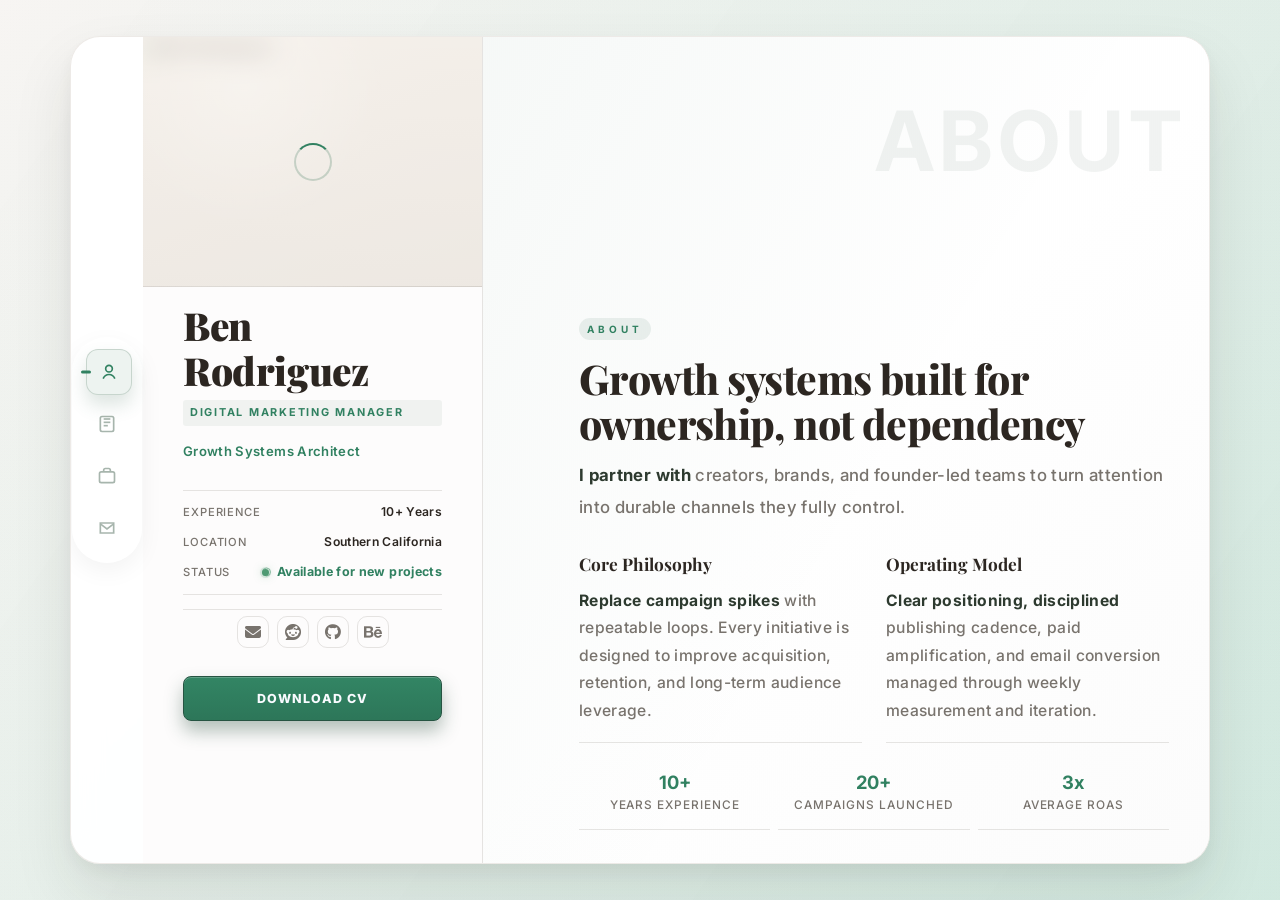
==== digital.html @ c01743a8 "Resume: restructure service cards to two-column layout with prominent icons" ====
<!DOCTYPE html>
<html lang="en">
<head>
  <meta charset="UTF-8">
  <meta name="viewport" content="width=device-width, initial-scale=1.0">
  <title>Ben Rodriguez - Digital Portfolio</title>
  <meta name="description" content="Ben Rodriguez digital vCard. Growth systems, strategy, and owned-audience infrastructure.">
  <meta property="og:title" content="Ben Rodriguez - Digital Portfolio">
  <meta property="og:description" content="Growth systems and digital strategy for creators and brands.">
  <meta property="og:image" content="images/profile.jpg">
  <meta property="og:url" content="https://benrod3000.github.io/service/digital.html">
  <meta property="og:type" content="website">
  <meta name="twitter:card" content="summary_large_image">
  <meta name="twitter:title" content="Ben Rodriguez - Digital Portfolio">
  <meta name="twitter:description" content="Growth systems and digital strategy for creators and brands.">
  <meta name="twitter:image" content="images/profile.jpg">
  <link rel="icon" href="/favicon.svg" type="image/svg+xml">
  <link rel="icon" href="/favicon.svg" sizes="32x32" type="image/svg+xml">
  <link rel="preconnect" href="https://fonts.googleapis.com">
  <link rel="preconnect" href="https://fonts.gstatic.com" crossorigin>
  <link href="https://fonts.googleapis.com/css2?family=Inter:wght@400;500;600;700&family=Playfair+Display:wght@500;600;700&display=swap" rel="stylesheet">
  <link rel="stylesheet" href="https://cdnjs.cloudflare.com/ajax/libs/font-awesome/6.4.0/css/all.min.css">
  <link rel="stylesheet" href="styles-digital.css">
</head>
<body class="design-digital">
  <div class="ambient-bg" aria-hidden="true"></div>
  <div class="ambient-grain" aria-hidden="true"></div>
  <div class="ui-cursor" id="ui-cursor" aria-hidden="true"></div>

  <div class="digital-container">
    <nav class="rail-nav" aria-label="Section navigation">
      <div class="rail-main">
        <button class="rail-tab active" data-section="about" aria-label="About">
          <svg width="18" height="18" viewBox="0 0 24 24" fill="none" stroke="currentColor" stroke-width="2" aria-hidden="true"><circle cx="12" cy="8" r="4"/><path d="M5 20c1.2-3.2 4-5 7-5s5.8 1.8 7 5"/></svg>
          <span class="rail-label">About</span>
        </button>
        <button class="rail-tab" data-section="services" aria-label="Resume">
          <svg width="18" height="18" viewBox="0 0 24 24" fill="none" stroke="currentColor" stroke-width="2" aria-hidden="true"><path d="M8 6h8"/><path d="M8 10h8"/><path d="M8 14h5"/><rect x="4" y="3" width="16" height="18" rx="2"/></svg>
          <span class="rail-label">Resume</span>
        </button>
        <button class="rail-tab" data-section="portfolio" aria-label="Projects">
          <svg width="18" height="18" viewBox="0 0 24 24" fill="none" stroke="currentColor" stroke-width="2" aria-hidden="true"><rect x="3" y="7" width="18" height="13" rx="2"/><path d="M8 7V5a2 2 0 0 1 2-2h4a2 2 0 0 1 2 2v2"/></svg>
          <span class="rail-label">Projects</span>
        </button>
        <button class="rail-tab" data-section="contact" aria-label="Contact">
          <svg width="18" height="18" viewBox="0 0 24 24" fill="none" stroke="currentColor" stroke-width="2" aria-hidden="true"><path d="M4 6h16v12H4z"/><path d="m4 7 8 6 8-6"/></svg>
          <span class="rail-label">Contact</span>
        </button>
      </div>
    </nav>

    <aside class="profile-card" aria-label="Profile panel">
      <div class="profile-cover">
        <div class="img-spinner" aria-hidden="true"></div>
        <img class="blur-up" src="images/ben-portrait.svg" alt="Ben Rodriguez" loading="eager" decoding="async">
      </div>
      <div class="profile-content">
        <h1>Ben Rodriguez</h1>
        <p class="profile-role">Digital Marketing Manager</p>
        <p class="profile-rotator" id="sidebar-rotator">Growth Systems Architect</p>
        <div class="profile-facts" aria-label="Quick profile facts">
          <p><span>Experience</span><strong>10+ Years</strong></p>
          <p><span>Location</span><strong>Southern California</strong></p>
          <p><span>Status</span><strong class="status-live">Available for new projects</strong></p>
        </div>
        <div class="profile-socials">
          <a href="mailto:benrod1@gmail.com" aria-label="Email">
            <i class="fas fa-envelope"></i>
          </a>
          <a href="https://www.reddit.com/user/benrod1/" aria-label="Reddit" target="_blank" rel="noopener noreferrer">
            <i class="fab fa-reddit"></i>
          </a>
          <a href="https://github.com/benrod3000" aria-label="GitHub" target="_blank" rel="noopener noreferrer">
            <i class="fab fa-github"></i>
          </a>
          <a href="https://www.behance.net" aria-label="Behance" target="_blank" rel="noopener noreferrer">
            <i class="fab fa-behance"></i>
          </a>
        </div>
        <a class="profile-cta" href="mailto:benrod1@gmail.com">Download CV</a>
      </div>
    </aside>

    <main class="workspace-card">
      <header class="workspace-header">
        <div class="workspace-brand">
          <span>BEN</span>
        </div>
        <a href="index.html" class="workspace-back">Main Site</a>
      </header>

      <section class="workspace-body" id="card-content-wrapper" aria-live="polite"></section>
    </main>
  </div>

  <script>
    const cardShell = document.querySelector('.digital-container');
    const stage = document.getElementById('card-content-wrapper');
    const rotator = document.getElementById('sidebar-rotator');
    const cursor = document.getElementById('ui-cursor');
    const railTabs = [...document.querySelectorAll('.rail-tab')];
    const interactiveTargets = () => document.querySelectorAll('.rail-tab, .workspace-back, .profile-cta, .profile-socials a, .contact-form button');
    const phrases = ['Growth Systems Architect', 'Audience Ownership Strategist', 'Paid + Organic Scale Operator'];
    let bindCursorTargets = () => {};
    let phraseIndex = 0;
    let currentSection = 'about';

    function applyScanLeadEmphasis(root) {
      const targets = root.querySelectorAll('.card-title-wrap p, .about-block p, .timeline-item p, .service-card p, .project-card p, .blog-card p');
      targets.forEach((paragraph) => {
        if (paragraph.dataset.scanLead === 'true') return;
        const text = paragraph.textContent.replace(/\s+/g, ' ').trim();
        if (!text) return;
        const words = text.split(' ');
        if (words.length < 5) return;
        const lead = words.slice(0, 3).join(' ');
        const rest = words.slice(3).join(' ');
        paragraph.innerHTML = `<strong class="scan-lead">${lead}</strong> ${rest}`;
        paragraph.dataset.scanLead = 'true';
      });
    }

    function animateAboutStats(root) {
      const statNodes = root.querySelectorAll('.stats-row .stat-pill strong[data-count-target]');
      if (!statNodes.length) {
        return;
      }

      const prefersReducedMotion = window.matchMedia('(prefers-reduced-motion: reduce)').matches;

      statNodes.forEach((node, idx) => {
        const target = Number(node.dataset.countTarget || '0');
        const suffix = node.dataset.countSuffix || '';

        if (!Number.isFinite(target)) {
          return;
        }

        const duration = prefersReducedMotion ? 760 + idx * 120 : 980 + idx * 140;
        const start = performance.now();
        const step = prefersReducedMotion ? Math.max(1, Math.ceil(target / 6)) : 1;

        const tick = (now) => {
          const progress = Math.min((now - start) / duration, 1);
          const eased = 1 - Math.pow(1 - progress, 3);
          const rawValue = Math.round(target * eased);
          const value = progress === 1 ? target : Math.min(target, Math.floor(rawValue / step) * step);
          node.textContent = `${value}${suffix}`;

          if (progress < 1) {
            requestAnimationFrame(tick);
          }
        };

        node.textContent = `0${suffix}`;
        requestAnimationFrame(tick);
      });
    }

    if (window.matchMedia('(hover: hover)').matches && cardShell) {
      const maxTilt = 1.8;
      cardShell.addEventListener('mousemove', (event) => {
        const rect = cardShell.getBoundingClientRect();
        const px = (event.clientX - rect.left) / rect.width - 0.5;
        const py = (event.clientY - rect.top) / rect.height - 0.5;
        cardShell.style.transform = `perspective(1200px) rotateX(${(-py * maxTilt).toFixed(2)}deg) rotateY(${(px * maxTilt).toFixed(2)}deg)`;
      });

      cardShell.addEventListener('mouseleave', () => {
        cardShell.style.transform = 'perspective(1200px) rotateX(0deg) rotateY(0deg)';
      });
    }

    document.querySelectorAll('img.blur-up').forEach((img) => {
      const cover = img.closest('.profile-cover');
      const markLoaded = () => {
        img.classList.add('loaded');
        if (cover) cover.classList.add('is-loaded');
      };
      if (img.complete) {
        markLoaded();
      } else {
        img.addEventListener('load', markLoaded, { once: true });
      }
    });

    if (cursor && window.matchMedia('(hover: hover)').matches) {
      window.addEventListener('mousemove', (event) => {
        cursor.style.left = `${event.clientX}px`;
        cursor.style.top = `${event.clientY}px`;
      });

      bindCursorTargets = () => {
        interactiveTargets().forEach((el) => {
          el.addEventListener('mouseenter', () => cursor.classList.add('active'));
          el.addEventListener('mouseleave', () => cursor.classList.remove('active'));
        });
      };

      bindCursorTargets();
    }

    setInterval(() => {
      phraseIndex = (phraseIndex + 1) % phrases.length;
      rotator.textContent = phrases[phraseIndex];
    }, 2600);

    function sectionTemplate(section) {
      if (section === 'about') {
        return `
          <article class="stage-card section-enter" data-section="about" data-ghost="ABOUT">
            <div class="card-title-wrap">
              <span class="card-kicker">About</span>
              <h3>Growth systems built for ownership, not dependency</h3>
              <p>I partner with creators, brands, and founder-led teams to turn attention into durable channels they fully control.</p>
            </div>

            <div class="about-grid">
              <div class="about-block">
                <h4>Core Philosophy</h4>
                <p>Replace campaign spikes with repeatable loops. Every initiative is designed to improve acquisition, retention, and long-term audience leverage.</p>
              </div>
              <div class="about-block">
                <h4>Operating Model</h4>
                <p>Clear positioning, disciplined publishing cadence, paid amplification, and email conversion managed through weekly measurement and iteration.</p>
              </div>
            </div>

            <div class="stats-row">
              <div class="stat-pill"><strong data-count-target="10" data-count-suffix="+">0+</strong><span>Years Experience</span></div>
              <div class="stat-pill"><strong data-count-target="20" data-count-suffix="+">0+</strong><span>Campaigns Launched</span></div>
              <div class="stat-pill"><strong data-count-target="3" data-count-suffix="x">0x</strong><span>Average ROAS</span></div>
            </div>

            <div class="about-bridge" aria-hidden="true"></div>
          </article>
        `;
      }

      if (section === 'services') {
        return `
          <article class="stage-card section-enter" data-section="services" data-ghost="RESUME">
            <div class="card-title-wrap">
              <span class="card-kicker">Capabilities</span>
              <h3>Strategic execution for measurable growth</h3>
              <p>Each engagement is scoped around clear business outcomes, with systems that compound after launch.</p>
            </div>

            <div class="resume-layout">
              <div class="resume-column">
                <h4 class="resume-heading">Experience</h4>
                <div class="timeline-list">
                  <article class="timeline-item active">
                    <span class="timeline-date">2022 - Present</span>
                    <h5>Digital Marketing Manager</h5>
                    <p>Built full-funnel acquisition and retention systems for creators and founder-led brands.</p>
                  </article>
                  <article class="timeline-item">
                    <span class="timeline-date">2018 - 2022</span>
                    <h5>Growth Strategist</h5>
                    <p>Designed compounding growth loops linking content, paid media, and owned channels.</p>
                  </article>
                </div>
              </div>
              <div class="resume-column">
                <h4 class="resume-heading">Education + Certifications</h4>
                <div class="timeline-list">
                  <article class="timeline-item">
                    <span class="timeline-date">2016</span>
                    <h5>Marketing Analytics Program</h5>
                    <p>Advanced reporting and conversion modeling for scalable campaign optimization.</p>
                  </article>
                  <article class="timeline-item">
                    <span class="timeline-date">2014</span>
                    <h5>Digital Strategy Certification</h5>
                    <p>Specialized in audience development, editorial systems, and channel positioning.</p>
                  </article>
                </div>
              </div>
            </div>

            <div class="service-grid">
              <div class="service-card">
                <div class="service-title-col">
                  <h4><svg class="service-icon" width="28" height="28" viewBox="0 0 24 24" fill="none" stroke="currentColor" stroke-width="1.8" aria-hidden="true"><path d="M4 20h16"/><path d="M7 16v-4"/><path d="M12 16v-8"/><path d="M17 16v-11"/></svg><span>Growth Strategy</span></h4>
                  <span class="tag">Roadmap</span>
                </div>
                <div class="service-desc-col">
                  <p>Audience research, positioning, and channel sequencing.</p>
                </div>
              </div>
              <div class="service-card">
                <div class="service-title-col">
                  <h4><svg class="service-icon" width="28" height="28" viewBox="0 0 24 24" fill="none" stroke="currentColor" stroke-width="1.8" aria-hidden="true"><path d="M12 4 3 9l9 5 9-5-9-5Z"/><path d="m3 13 9 5 9-5"/></svg><span>Content Systems</span></h4>
                  <span class="tag">Ops</span>
                </div>
                <div class="service-desc-col">
                  <p>Editorial engines and repurposing pipelines for consistency.</p>
                </div>
              </div>
              <div class="service-card">
                <div class="service-title-col">
                  <h4><svg class="service-icon" width="28" height="28" viewBox="0 0 24 24" fill="none" stroke="currentColor" stroke-width="1.8" aria-hidden="true"><path d="M3 11v2"/><path d="M6 9v6"/><path d="M9 8c6 0 9-3 12-4v16c-3-1-6-4-12-4Z"/></svg><span>Paid Media</span></h4>
                  <span class="tag">Acquisition</span>
                </div>
                <div class="service-desc-col">
                  <p>Meta and YouTube campaigns tuned for scale and ROI.</p>
                </div>
              </div>
              <div class="service-card">
                <div class="service-title-col">
                  <h4><svg class="service-icon" width="28" height="28" viewBox="0 0 24 24" fill="none" stroke="currentColor" stroke-width="1.8" aria-hidden="true"><circle cx="11" cy="11" r="6"/><path d="m20 20-4.2-4.2"/></svg><span>SEO + Conversion</span></h4>
                  <span class="tag">Demand</span>
                </div>
                <div class="service-desc-col">
                  <p>Search visibility and web experiences that convert.</p>
                </div>
              </div>
            </div>

            <div class="meter-group">
              <div class="meter-item"><span>Strategy & Analytics</span><div class="meter"><i style="--fill: 92%"></i></div></div>
              <div class="meter-item"><span>Paid Distribution</span><div class="meter"><i style="--fill: 88%"></i></div></div>
              <div class="meter-item"><span>Email Retention Systems</span><div class="meter"><i style="--fill: 84%"></i></div></div>
            </div>
          </article>
        `;
      }

      if (section === 'portfolio') {
        return `
          <article class="stage-card section-enter" data-section="portfolio" data-ghost="PORTFOLIO">
            <div class="card-title-wrap">
              <span class="card-kicker">Projects</span>
              <h3>Execution with measurable business outcomes</h3>
              <p>Selected engagements focused on scalable acquisition, stronger retention, and owned audience value.</p>
            </div>

            <div class="project-list">
              <article class="project-card">
                <header><span>Release System</span><strong>+220% Audience Growth</strong></header>
                <h4>Independent Artist Campaign Architecture</h4>
                <p>Campaign sequencing across organic + paid touchpoints to turn drops into repeatable growth events.</p>
              </article>
              <article class="project-card">
                <header><span>Distribution Engine</span><strong>4M+ Impressions</strong></header>
                <h4>Multi-platform Content Flywheel</h4>
                <p>A repeatable content system that compounds reach while reducing creator workload.</p>
              </article>
              <article class="project-card">
                <header><span>Owned Audience</span><strong>0 to 4.2K Subscribers</strong></header>
                <h4>Email Ownership Stack</h4>
                <p>Opt-in architecture and automations that convert attention into a controllable audience asset.</p>
              </article>
            </div>

            <div class="blog-panel">
              <div class="blog-panel-head">
                <h4>Latest Insights</h4>
                <p>Blog-style updates from real campaign execution.</p>
              </div>
              <div class="blog-grid">
                <article class="blog-card">
                  <span class="blog-meta">May 2026 · Strategy</span>
                  <h5>Why attention without ownership keeps brands fragile</h5>
                  <p>The exact framework we use to move from platform dependency into owned audience systems.</p>
                </article>
                <article class="blog-card">
                  <span class="blog-meta">April 2026 · Paid Media</span>
                  <h5>Scaling creative testing without burning the team</h5>
                  <p>How to structure experiments so media spend and creative production improve together.</p>
                </article>
                <article class="blog-card">
                  <span class="blog-meta">March 2026 · Retention</span>
                  <h5>Email automation that actually drives revenue</h5>
                  <p>The sequence architecture behind higher open rates, stronger LTV, and fewer dead lists.</p>
                </article>
              </div>
            </div>
          </article>
        `;
      }

      return `
        <article class="stage-card section-enter" data-section="contact" data-ghost="CONTACT">
          <div class="card-title-wrap">
            <span class="card-kicker">Contact</span>
            <h3>Let’s build growth you can keep</h3>
            <p>Share your goals, timeline, and constraints. I will follow up with a focused, practical next-step plan.</p>
          </div>

          <div class="contact-grid">
            <div class="contact-block">
              <h4>Direct</h4>
              <p><strong>Email:</strong> <a href="mailto:benrod1@gmail.com">benrod1@gmail.com</a></p>
              <p><strong>Location:</strong> Southern California</p>
            </div>
            <form class="contact-form" onsubmit="event.preventDefault()">
              <label>Name<input type="text" placeholder="Your name" required></label>
              <label>Email<input type="email" placeholder="you@company.com" required></label>
              <label>Message<textarea placeholder="Tell me about your growth goals" required></textarea></label>
              <button type="submit">Send Message</button>
            </form>
          </div>
        </article>
      `;
    }

    function mountSection(section) {
      if (section === currentSection && stage.childElementCount > 0) {
        if (section === 'about') {
          const activeCard = stage.querySelector('.stage-card[data-section="about"]');
          if (activeCard) {
            animateAboutStats(activeCard);
          }
        }
        return;
      }

      currentSection = section;
      const currentCard = stage.querySelector('.stage-card');
      const nextHost = document.createElement('div');
      nextHost.innerHTML = sectionTemplate(section).trim();
      const nextCard = nextHost.firstElementChild;

      if (!nextCard) {
        return;
      }

      applyScanLeadEmphasis(nextCard);

      const activateSectionEffects = () => {
        if (section === 'about') {
          animateAboutStats(nextCard);
        }

        if (section === 'services') {
          stage.querySelectorAll('.meter i').forEach((bar, idx) => {
            setTimeout(() => {
              bar.style.width = getComputedStyle(bar).getPropertyValue('--fill');
            }, 120 * idx);
          });
        }

      };

      if (!currentCard) {
        stage.innerHTML = '';
        stage.appendChild(nextCard);
        requestAnimationFrame(() => {
          nextCard.classList.add('section-enter-active');
          activateSectionEffects();
          bindCursorTargets();
        });
        return;
      }

      currentCard.classList.add('section-exit-active');

      setTimeout(() => {
        currentCard.remove();
        stage.appendChild(nextCard);
        requestAnimationFrame(() => {
          nextCard.classList.add('section-enter-active');
          activateSectionEffects();
          bindCursorTargets();
        });
      }, 300);
    }

    railTabs.forEach((btn) => {
      btn.setAttribute('aria-pressed', String(btn.classList.contains('active')));
      if (btn.classList.contains('active')) {
        btn.setAttribute('aria-current', 'page');
      } else {
        btn.removeAttribute('aria-current');
      }
      btn.addEventListener('click', () => {
        if (btn.dataset.section === currentSection) {
          return;
        }

        railTabs.forEach((b) => {
          b.classList.remove('active');
          b.setAttribute('aria-pressed', 'false');
          b.removeAttribute('aria-current');
        });
        btn.classList.add('active');
        btn.setAttribute('aria-pressed', 'true');
        btn.setAttribute('aria-current', 'page');
        mountSection(btn.dataset.section);
      });
    });

    mountSection('about');
  </script>
</body>
</html>
---- styles-digital.css ----
:root {
  --bg: hsl(30 20% 95%);
  --bg-2: hsl(30 18% 93%);
  --panel: hsl(0 0% 100%);
  --panel-soft: hsl(30 18% 99%);
  --line: hsl(30 12% 82%);
  --text: #2c2621;
  --muted: hsl(30 5% 45%);
  --accent: hsl(156 45% 35%);
  --accent-2: hsl(156 40% 42%);
  --radius-lg: 30px;
  --radius-md: 22px;
  --shell-gutter: 40px;
  --shadow-lg: 0 30px 60px rgba(44, 38, 33, 0.1), 0 8px 20px rgba(44, 38, 33, 0.05);
  --shadow-card: 0 16px 40px rgba(40, 28, 16, 0.09);
  --line-soft: rgba(62, 48, 36, 0.12);
}

* {
  box-sizing: border-box;
}

html,
body {
  height: 100%;
}

body.design-digital {
  margin: 0;
  color: var(--text);
  font-family: Inter, "Helvetica Neue", Arial, sans-serif;
  background: linear-gradient(135deg, hsl(30 22% 96%) 0%, hsl(156 35% 88%) 50%, hsl(30 18% 93%) 100%);
  background-size: 200% 200%;
  animation: colorShift 24s ease-in-out infinite;
  font-weight: 500;
  display: grid;
  place-items: center;
  padding: 16px;
  overflow: hidden;
}

p {
  line-height: 1.8;
  letter-spacing: 0.35px;
}

.ambient-bg {
  position: fixed;
  inset: 0;
  background:
    radial-gradient(circle at 72% 14%, rgba(59, 128, 101, 0.08) 0%, transparent 38%),
    radial-gradient(circle at 22% 82%, rgba(84, 144, 114, 0.06) 0%, transparent 36%),
    linear-gradient(-55deg, transparent 0%, rgba(80, 142, 111, 0.05) 50%, transparent 100%);
  background-size: 400% 400%;
  animation: bg-fade 0.7s ease both, drift 12s ease infinite 0.7s;
  pointer-events: none;
}

@keyframes bg-fade {
  from { opacity: 0; }
  to { opacity: 1; }
}

@keyframes colorShift {
  0%, 100% { background-position: 0% 50%; }
  50% { background-position: 100% 50%; }
}

.ambient-grain {
  position: fixed;
  inset: 0;
  background-image: radial-gradient(rgba(110, 90, 70, 0.08) 0.5px, transparent 0.5px);
  background-size: 3px 3px;
  opacity: 0.1;
  mix-blend-mode: multiply;
  pointer-events: none;
}

@keyframes drift {
  0% { background-position: 0% 50%; }
  50% { background-position: 100% 50%; }
  100% { background-position: 0% 50%; }
}

.digital-container {
  position: relative;
  z-index: 10;
  width: min(1140px, 100%);
  height: min(92vh, 920px);
  display: grid;
  grid-template-columns: 72px 340px minmax(0, 1fr);
  border: 1px solid rgba(132, 112, 94, 0.15);
  border-radius: var(--radius-lg);
  background: color-mix(in srgb, var(--panel) 96%, transparent);
  backdrop-filter: blur(15px);
  box-shadow: var(--shadow-lg);
  overflow: hidden;
  animation: card-in 0.72s cubic-bezier(.4, 0, .2, 1) both;
  transition: transform 0.2s ease-out;
  transform-style: preserve-3d;
}

.digital-container::before {
  content: none;
}

@keyframes card-in {
  from {
    opacity: 0;
    transform: scale(0.95);
  }

  to {
    opacity: 1;
    transform: scale(1);
  }
}

.rail-nav {
  display: grid;
  grid-auto-flow: row;
  align-content: center;
  justify-items: center;
  align-self: center;
  gap: 6px;
  padding: 12px;
  border: none;
  background: rgba(255, 255, 255, 0.5);
  backdrop-filter: blur(10px);
  box-shadow: 0 8px 24px rgba(0, 0, 0, 0.05);
  width: fit-content;
  height: auto;
  margin-left: auto;
  margin-right: auto;
  border-radius: 50px;
  z-index: 16;
}

.rail-main {
  display: grid;
  gap: 6px;
  padding-block: 0;
}

.rail-tab {
  position: relative;
  width: 46px;
  height: 46px;
  border-radius: 12px;
  border: 1px solid transparent;
  background: transparent;
  color: color-mix(in srgb, var(--accent) 36%, var(--muted));
  opacity: 0.55;
  font: inherit;
  display: grid;
  place-items: center;
  font-size: 0.74rem;
  font-weight: 700;
  letter-spacing: 0.08em;
  text-transform: uppercase;
  cursor: pointer;
  transition: transform 0.3s ease-in-out, color 0.3s ease-in-out, border-color 0.3s ease-in-out, background-color 0.3s ease-in-out, box-shadow 0.3s ease-in-out, opacity 0.3s ease-in-out;
}

.rail-tab:hover,
.rail-tab:focus-visible,
.rail-tab.active {
  color: var(--accent);
  opacity: 1;
  border-color: rgba(90, 123, 105, 0.25);
  background: rgba(84, 134, 109, 0.1);
}

.rail-tab.active {
  color: var(--accent);
  opacity: 1;
}

.rail-tab:hover,
.rail-tab:focus-visible {
  transform: scale(1.15);
  box-shadow: 0 8px 18px rgba(67, 111, 91, 0.12);
}

.rail-tab.active {
  transform: translateX(2px);
  box-shadow: 0 10px 18px rgba(67, 111, 91, 0.18);
}

.rail-tab.active::after {
  content: "";
  position: absolute;
  left: -6px;
  top: 50%;
  width: 10px;
  height: 3px;
  transform: translateY(-50%);
  border-radius: 10px;
  background: var(--accent);
}

.rail-tab:active {
  transform: scale(0.98);
}

.rail-tab:focus-visible,
.profile-socials a:focus-visible,
.profile-cta:focus-visible,
.workspace-back:focus-visible,
.contact-form input:focus-visible,
.contact-form textarea:focus-visible,
.contact-form button:focus-visible {
  outline: 3px solid var(--accent-2);
  outline-offset: 2px;
}

.rail-tab svg {
  width: 20px;
  height: 20px;
}

.rail-label {
  display: none;
}

.sr-only {
  position: absolute;
  width: 1px;
  height: 1px;
  padding: 0;
  margin: -1px;
  overflow: hidden;
  clip: rect(0, 0, 0, 0);
  white-space: nowrap;
  border: 0;
}

.profile-card {
  border-right: 1px solid var(--line-soft);
  background: var(--panel-soft);
  overflow: hidden;
  display: grid;
  grid-template-rows: 250px minmax(0, 1fr);
  min-height: 0;
  animation: sidebar-in 0.68s cubic-bezier(.4, 0, .2, 1) both;
  position: sticky;
  top: 50px;
  z-index: 15;
}

@keyframes sidebar-in {
  from {
    opacity: 0;
    transform: translateX(-20px);
  }

  to {
    opacity: 1;
    transform: translateX(0);
  }
}

.profile-cover {
  height: auto;
  background:
    radial-gradient(circle at 30% 20%, rgba(255, 255, 255, 0.55) 0%, transparent 44%),
    linear-gradient(160deg, hsl(30 22% 92%) 0%, hsl(30 18% 88%) 100%);
  border-bottom: 1px solid var(--line-soft);
  position: relative;
  overflow: hidden;
}

.profile-cover::after {
  content: "";
  position: absolute;
  inset: 0;
  pointer-events: none;
  background: linear-gradient(to top, rgba(44, 38, 33, 0.05), rgba(44, 38, 33, 0));
}

.profile-cover img {
  width: 100%;
  height: 100%;
  object-fit: contain;
  object-position: center;
  filter: sepia(0.08) saturate(0.94) hue-rotate(-6deg) brightness(1.02);
  transition: transform 0.45s cubic-bezier(0.22, 1, 0.36, 1);
}

.profile-cover img.blur-up {
  filter: blur(12px) sepia(0.08) saturate(0.94) hue-rotate(-6deg) brightness(1.02);
  transform: scale(1.05);
  transition: filter 0.45s ease, transform 0.45s ease;
}

.profile-cover img.blur-up.loaded {
  filter: sepia(0.08) saturate(0.94) hue-rotate(-6deg) brightness(1.02);
  transform: scale(1);
}

.profile-card:hover .profile-cover img {
  transform: scale(1.03);
}

.img-spinner {
  position: absolute;
  inset: 0;
  display: grid;
  place-items: center;
  background: rgba(248, 244, 238, 0.62);
  transition: opacity 0.24s ease;
  z-index: 2;
}

.img-spinner::before {
  content: "";
  width: 34px;
  height: 34px;
  border-radius: 999px;
  border: 2px solid rgba(84, 134, 109, 0.28);
  border-top-color: var(--accent);
  animation: spinner 0.8s linear infinite;
}

.profile-cover.is-loaded .img-spinner {
  opacity: 0;
  pointer-events: none;
}

@keyframes spinner {
  to {
    transform: rotate(360deg);
  }
}

.profile-content {
  padding: var(--shell-gutter);
  padding-top: 16px;
  padding-bottom: 18px;
  overflow: auto;
  min-height: 0;
  scrollbar-color: #4c658f transparent;
  display: flex;
  flex-direction: column;
}

.profile-content::-webkit-scrollbar {
  width: 7px;
}

.profile-content::-webkit-scrollbar-thumb {
  background: rgba(86, 129, 106, 0.45);
  border-radius: 999px;
}

.profile-content h1 {
  margin: 0 0 8px;
  font-size: 2.42rem;
  font-family: "Playfair Display", Georgia, serif;
  font-weight: 900;
  letter-spacing: -0.01em;
  line-height: 1.15;
  color: var(--text);
}

.profile-role {
  margin: 0 0 4px;
  color: var(--accent);
  font-size: 0.68rem;
  letter-spacing: 0.16em;
  text-transform: uppercase;
  font-family: Inter, "Helvetica Neue", Arial, sans-serif;
  font-weight: 700;
  display: inline-block;
  padding: 3px 7px;
  border-radius: 3px;
  background: rgba(86, 129, 106, 0.08);
}

.profile-rotator {
  margin-top: 10px;
  min-height: 20px;
  color: var(--accent);
  font-weight: 600;
  font-size: 0.82rem;
}

.profile-facts {
  margin-top: 14px;
  border-top: 1px solid var(--line-soft);
  border-bottom: 1px solid var(--line-soft);
  padding: 10px 0;
  display: grid;
  gap: 8px;
}

.profile-facts p {
  margin: 0;
  display: flex;
  justify-content: space-between;
  align-items: center;
}

.profile-facts span {
  font-size: 0.7rem;
  color: var(--muted);
  text-transform: uppercase;
  letter-spacing: 0.08em;
}

.profile-facts strong {
  font-size: 0.76rem;
  font-weight: 600;
}

.profile-facts .status-live {
  position: relative;
  display: inline-flex;
  align-items: center;
  gap: 8px;
  color: var(--accent);
  font-weight: 700;
  font-size: 0.78rem;
}

.profile-facts .status-live::before {
  content: "";
  width: 7px;
  height: 7px;
  border-radius: 999px;
  background: #4f9a73;
  box-shadow: 0 0 0 2px rgba(79, 154, 115, 0.18), 0 0 10px rgba(79, 154, 115, 0.4);
  animation: status-dot-breathe 1.9s ease-in-out infinite;
}

.profile-facts .status-live::after {
  content: "";
  position: absolute;
  left: 0;
  top: 50%;
  width: 7px;
  height: 7px;
  border-radius: 999px;
  border: 1px solid rgba(79, 154, 115, 0.55);
  transform: translateY(-50%);
  animation: status-dot-ping 1.9s ease-out infinite;
}

@keyframes status-dot-breathe {
  0%,
  100% {
    transform: scale(1);
    opacity: 1;
  }

  50% {
    transform: scale(1.18);
    opacity: 0.92;
  }
}

@keyframes status-dot-ping {
  0% {
    transform: translateY(-50%) scale(1);
    opacity: 0.75;
  }

  70% {
    transform: translateY(-50%) scale(2.2);
    opacity: 0;
  }

  100% {
    transform: translateY(-50%) scale(2.2);
    opacity: 0;
  }
}

.profile-socials {
  margin-top: 14px;
  margin-bottom: 10px;
  display: flex;
  justify-content: center;
  align-items: center;
  gap: 8px;
  padding-top: 6px;
  border-top: 1px solid var(--line-soft);
}

.profile-socials a {
  width: 32px;
  height: 32px;
  border: 1px solid var(--line-soft);
  border-radius: 10px;
  display: grid;
  place-items: center;
  color: var(--muted);
  text-decoration: none;
  transition: transform 0.22s ease, color 0.22s ease, border-color 0.22s ease, background-color 0.22s ease, box-shadow 0.22s ease;
}

.profile-socials a:focus-visible {
  color: var(--accent);
  border-color: rgba(89, 130, 108, 0.38);
  background: rgba(86, 129, 106, 0.11);
}

@media (hover: hover) and (pointer: fine) {
  .profile-socials a:hover {
    color: var(--accent);
    border-color: rgba(89, 130, 108, 0.38);
    background: rgba(86, 129, 106, 0.11);
    transform: translateY(-5px);
    box-shadow: 0 12px 22px rgba(64, 112, 90, 0.2);
  }
}

.profile-socials a:active {
  transform: scale(0.98);
}

.profile-cta {
  margin-top: 18px;
  display: inline-block;
  width: 100%;
  box-sizing: border-box;
  text-align: center;
  border: 1px solid hsl(156 38% 24%);
  border-radius: 8px;
  text-decoration: none;
  color: #f9fbff;
  font-weight: 800;
  font-size: 0.78rem;
  letter-spacing: 0.09em;
  text-transform: uppercase;
  padding: 14px 18px;
  background: linear-gradient(180deg, hsl(156 45% 36%) 0%, hsl(156 45% 32%) 100%);
  box-shadow: inset 0 1px 0 rgba(255, 255, 255, 0.22), 0 10px 18px rgba(35, 74, 57, 0.34);
  transition: transform 0.24s ease, box-shadow 0.24s ease, background-color 0.24s ease;
}

.profile-cta:hover,
.profile-cta:focus-visible {
  transform: translateY(-1px);
  box-shadow: inset 0 1px 0 rgba(255, 255, 255, 0.24), 0 12px 22px rgba(35, 74, 57, 0.4);
}

.profile-cta:active {
  transform: translateY(1px) scale(0.99);
  box-shadow: inset 0 2px 2px rgba(0, 0, 0, 0.2), 0 6px 12px rgba(35, 74, 57, 0.28);
}

.workspace-card {
  position: relative;
  min-width: 0;
  height: 100%;
  min-height: 0;
  background: var(--panel);
  display: flex;
  flex-direction: column;
  overflow: hidden;
}

.workspace-card::before {
  content: "";
  position: absolute;
  inset: 0;
  pointer-events: none;
  background: linear-gradient(120deg, rgba(84, 134, 109, 0.05) 0%, transparent 55%);
}

.workspace-header {
  display: none;
}

.workspace-brand {
  width: 32px;
  height: 32px;
  border-radius: 9px;
  border: 1px solid var(--line-soft);
  display: grid;
  place-items: center;
  font-size: 0.62rem;
  font-weight: 700;
  color: var(--accent);
}

.workspace-mode {
  margin: 0;
  flex: 1;
  color: var(--muted);
  font-size: 0.64rem;
  letter-spacing: 0.14em;
  text-transform: uppercase;
  font-weight: 700;
}

.shell-kicker,
.workspace-kicker {
  margin: 0;
  color: var(--accent-2);
  font-size: 0.72rem;
  letter-spacing: 0.09em;
  text-transform: uppercase;
}

.workspace-back {
  text-decoration: none;
  color: var(--muted);
  border: 1px solid var(--line-soft);
  border-radius: 7px;
  padding: 7px 10px;
  font-size: 0.66rem;
  text-transform: uppercase;
  letter-spacing: 0.08em;
  white-space: nowrap;
  transition: transform 0.2s ease, border-color 0.2s ease, color 0.2s ease;
}

.workspace-back:hover,
.workspace-back:focus-visible {
  color: var(--accent);
  border-color: rgba(89, 130, 108, 0.38);
  transform: translateY(-2px);
}

.workspace-back:active {
  transform: scale(0.98);
}

.workspace-body {
  flex: 1;
  overflow-y: auto;
  overflow-x: hidden;
  scroll-behavior: smooth;
  padding: 40px 0 88px 0;
  min-height: 0;
  display: grid;
  align-content: start;
  scrollbar-width: thin;
  scrollbar-color: rgba(61, 90, 77, 0.7) transparent;
  background: linear-gradient(135deg, rgba(255, 255, 255, 0.02) 0%, rgba(255, 255, 255, 0.01) 50%, rgba(0, 0, 0, 0.01) 100%),
              repeating-linear-gradient(90deg, rgba(255, 255, 255, 0.4) 0px, rgba(255, 255, 255, 0.3) 1px, transparent 1px, transparent 2px),
              repeating-linear-gradient(0deg, rgba(255, 255, 255, 0.4) 0px, rgba(255, 255, 255, 0.3) 1px, transparent 1px, transparent 2px);
  background-size: 100% 100%, 2px 1px, 1px 2px;
  background-attachment: fixed;
}

.workspace-body::after {
  content: "\00A9 2026 BR. ALL RIGHTS RESERVED.";
  display: block;
  justify-self: end;
  margin: 22px 40px 10px 0;
  font-size: 10px;
  letter-spacing: 0.07em;
  text-transform: uppercase;
  color: color-mix(in srgb, var(--text) 48%, var(--muted));
}

.workspace-body.is-loading::before {
  content: "";
  display: block;
  width: 100%;
  height: 220px;
  border-radius: 14px;
  background: linear-gradient(100deg, rgba(0, 0, 0, 0.04) 20%, rgba(255, 255, 255, 0.55) 40%, rgba(0, 0, 0, 0.04) 60%);
  background-size: 200% 100%;
  animation: shimmer 1s linear infinite;
}

@keyframes shimmer {
  from { background-position: 200% 0; }
  to { background-position: -200% 0; }
}

.workspace-body::-webkit-scrollbar {
  width: 4px;
}

.workspace-body::-webkit-scrollbar-thumb {
  background: var(--accent);
  border-radius: 999px;
}

.workspace-body::-webkit-scrollbar-track {
  background: transparent;
}

.stage-card {
  --ghost-size: clamp(48px, 6.5vw, 104px);
  --ghost-track: 0.06em;
  --ghost-line-height: 1;
  --ghost-top: 22px;
  --ghost-right: 22px;
  width: 100%;
  max-width: none;
  margin: 0;
  border: none;
  border-radius: 0;
  background: transparent;
  padding: 240px 40px 150px 96px;
  box-shadow: none;
  will-change: transform, opacity, filter;
  position: relative;
  overflow: visible;
}

.stage-card[data-section="services"] {
  padding-left: 40px;
}

.stage-card::before {
  content: attr(data-ghost);
  position: absolute;
  right: var(--ghost-right);
  top: var(--ghost-top);
  font-size: var(--ghost-size);
  font-weight: 700;
  letter-spacing: var(--ghost-track);
  line-height: var(--ghost-line-height);
  color: rgba(95, 125, 108, 0.09);
  pointer-events: none;
  z-index: 0;
}

.stage-card[data-section="contact"] {
  padding-bottom: 96px;
}

.stage-card[data-section="about"] .stats-row {
  margin-bottom: 120px;
}

.about-bridge {
  width: min(140px, 42%);
  height: 1px;
  margin: 0 auto 120px;
  background: color-mix(in srgb, var(--accent) 28%, transparent);
  position: relative;
}

.about-bridge::after {
  content: "";
  position: absolute;
  left: 50%;
  top: 50%;
  width: 5px;
  height: 5px;
  border-radius: 999px;
  background: color-mix(in srgb, var(--accent) 62%, #6b635a);
  transform: translate(-50%, -50%);
}

.stage-card > * {
  position: relative;
  z-index: 1;
}

.card-title-wrap {
  margin-bottom: 28px;
}

.card-kicker {
  display: inline-block;
  padding: 5px 8px;
  border-radius: 999px;
  background: rgba(86, 129, 106, 0.11);
  color: var(--accent);
  font-size: 10px;
  font-weight: 700;
  letter-spacing: 4px;
  text-transform: uppercase;
}

.card-title-wrap h3 {
  margin: 16px 0 14px;
  font-size: clamp(2.45rem, 3.2vw, 3.2rem);
  font-family: "Playfair Display", Georgia, serif;
  font-weight: 800;
  letter-spacing: -0.015em;
  line-height: 1.1;
}

.card-title-wrap p {
  margin: 0 0 16px;
  color: var(--muted);
  line-height: 1.9;
  font-size: 1.05rem;
  max-width: 650px;
}

.scan-lead {
  color: color-mix(in srgb, var(--text) 78%, var(--accent));
  font-weight: 700;
}

.resume-layout {
  display: grid;
  grid-template-columns: repeat(2, minmax(0, 1fr));
  gap: 12px;
  margin-bottom: 12px;
}

.resume-column {
  border: none;
  border-radius: 0;
  background: transparent;
  padding: 0;
  box-shadow: none;
  border-bottom: 1px solid rgba(62, 48, 36, 0.12);
  padding-bottom: 24px;
}

.resume-heading {
  margin: 0 0 12px;
  font-size: 0.76rem;
  font-weight: 700;
  color: #6f6558;
  letter-spacing: 3px;
  text-transform: uppercase;
}

.timeline-list {
  display: grid;
  gap: 10px;
}

.timeline-item {
  border: none;
  border-radius: 0;
  padding: 0;
  background: transparent;
  transition: border-color 0.2s ease, transform 0.2s ease;
  border-bottom: 1px solid rgba(62, 48, 36, 0.12);
  padding-bottom: 12px;
  margin-bottom: 12px;
}

.timeline-item:hover {
  border-color: var(--accent-2);
  transform: translateY(-1px);
}

.timeline-item.active {
  border-color: rgba(89, 130, 108, 0.42);
  box-shadow: inset 2px 0 0 var(--accent), var(--shadow-card);
}

.timeline-date {
  display: inline-block;
  margin-bottom: 5px;
  font-size: 0.72rem;
  letter-spacing: 2px;
  text-transform: uppercase;
  color: var(--accent-2);
}

.timeline-item h5 {
  margin: 0 0 6px;
  font-size: 0.95rem;
}

.timeline-item p {
  margin: 0;
  color: var(--muted);
  font-size: 0.86rem;
  line-height: 1.55;
}

.about-grid {
  display: grid;
  gap: 24px;
  grid-template-columns: repeat(2, minmax(0, 1fr));
  margin-bottom: 12px;
}

.about-block {
  border: none;
  border-radius: 0;
  background: transparent;
  padding: 0;
  box-shadow: none;
  border-bottom: 1px solid rgba(62, 48, 36, 0.12);
  padding-bottom: 18px;
}

.about-block h4 {
  margin: 0 0 12px;
  font-family: "Playfair Display", Georgia, serif;
  font-weight: 700;
  color: var(--text);
  font-size: 1.08rem;
}

.about-block p {
  margin: 0;
  color: var(--muted);
  line-height: 1.75;
  font-size: 0.98rem;
}

.stats-row {
  margin-top: 12px;
  display: grid;
  grid-template-columns: repeat(3, minmax(0, 1fr));
  gap: 8px;
}

.stat-pill {
  border: none;
  border-radius: 0;
  background: transparent;
  padding: 16px 0;
  box-shadow: none;
  text-align: center;
  border-bottom: 1px solid rgba(62, 48, 36, 0.12);
}

.stat-pill strong {
  display: block;
  color: var(--accent);
  font-size: 1.15rem;
}

.stat-pill span {
  color: var(--muted);
  font-size: 0.74rem;
  text-transform: uppercase;
  letter-spacing: 0.08em;
}

.service-grid {
  display: grid;
  grid-template-columns: 1fr 1fr;
  gap: 20px;
}

.service-card {
  display: grid;
  grid-template-columns: 1fr;
  gap: 14px;
  align-items: start;
  border: none;
  border-radius: 0;
  background: transparent;
  padding: 0;
  box-shadow: none;
  padding-bottom: 0;
  transition: transform 0.26s cubic-bezier(0.22, 1, 0.36, 1), border-color 0.25s ease;
}

@media (hover: hover) and (pointer: fine) {
  .service-card:hover {
    transform: none;
    border-color: rgba(89, 130, 108, 0.6);
  }
}

.service-card h4 {
  margin: 0;
  color: var(--text);
  font-weight: 700;
  font-size: 1.08rem;
  display: flex;
  flex-direction: column;
  align-items: flex-start;
  gap: 8px;
}

.service-icon {
  color: var(--accent);
  width: 28px;
  min-width: 28px;
  height: 28px;
  display: block;
  stroke-width: 1.5;
  margin-bottom: 4px;
}

.service-title-col {
  display: grid;
  gap: 8px;
}

.service-title-col h4 {
  display: flex;
  flex-direction: column;
  align-items: flex-start;
  gap: 6px;
}

.service-title-col h4 .service-icon {
  margin-bottom: 0;
}

.service-card p {
  margin: 0;
  color: var(--muted);
  font-size: 0.955rem;
  line-height: 1.6;
}

.service-grid {
  margin-bottom: 150px;
}

.tag {
  margin-top: 0;
  display: inline-block;
  font-size: 0.7rem;
  letter-spacing: 0.08em;
  text-transform: uppercase;
  color: var(--accent-2);
}

.meter-group {
  margin-top: 12px;
  display: grid;
  gap: 9px;
}

.meter-item {
  display: grid;
  gap: 6px;
}

.meter-item span {
  color: var(--muted);
  font-size: 0.85rem;
}

.meter {
  width: 100%;
  height: 8px;
  border-radius: 999px;
  background: rgba(141, 187, 163, 0.28);
}

.meter i {
  display: block;
  width: 0;
  height: 100%;
  border-radius: 999px;
  background: linear-gradient(90deg, var(--accent), var(--accent-2));
  transition: width 0.55s ease;
}

.project-list {
  display: grid;
  gap: 10px;
}

.project-card {
  border: none;
  border-radius: 0;
  background: transparent;
  padding: 0;
  box-shadow: none;
  border-bottom: 1px solid rgba(62, 48, 36, 0.12);
  padding-bottom: 18px;
  transition: transform 0.28s cubic-bezier(0.22, 1, 0.36, 1), border-color 0.2s ease;
}

.project-card:hover {
  transform: translateY(-2px);
  border-color: rgba(89, 130, 108, 0.34);
}

.project-card header {
  display: flex;
  justify-content: space-between;
  align-items: center;
  gap: 10px;
  font-size: 0.8rem;
  color: var(--muted);
}

.project-card header strong {
  color: var(--accent);
}

.project-card h4 {
  margin: 10px 0 7px;
  font-size: 1.04rem;
}

.project-card p {
  margin: 0;
  color: var(--muted);
  line-height: 1.55;
}

.blog-panel {
  margin-top: 24px;
  border: none;
  border-radius: 0;
  background: transparent;
  padding: 0;
  box-shadow: none;
  border-top: 1px solid rgba(62, 48, 36, 0.12);
  padding-top: 24px;
}

.blog-panel-head h4 {
  margin: 0 0 6px;
  font-size: 1rem;
}

.blog-panel-head p {
  margin: 0;
  color: var(--muted);
  font-size: 0.88rem;
}

.blog-grid {
  margin-top: 8px;
  display: grid;
  gap: 8px;
}

.blog-card {
  border: none;
  border-radius: 0;
  padding: 0;
  background: transparent;
  border-bottom: 1px solid rgba(62, 48, 36, 0.12);
  padding-bottom: 14px;
  margin-bottom: 12px;
}

.blog-meta {
  font-size: 0.73rem;
  color: var(--accent-2);
  letter-spacing: 2px;
  text-transform: uppercase;
}

.blog-card h5 {
  margin: 8px 0 6px;
  font-size: 0.98rem;
}

.blog-card p {
  margin: 0;
  color: var(--muted);
  font-size: 0.86rem;
}

.contact-grid {
  display: grid;
  grid-template-columns: 1fr;
  gap: 48px;
  max-width: 620px;
}

.contact-block {
  border: none;
  border-radius: 0;
  background: transparent;
  padding: 0;
  box-shadow: none;
  border-bottom: 1px solid rgba(62, 48, 36, 0.12);
  padding-bottom: 24px;
}

.contact-block h4 {
  margin: 0 0 10px;
  color: var(--accent);
  font-weight: 700;
  font-size: 1rem;
}

.contact-block p {
  margin: 0 0 10px;
  color: var(--muted);
  font-size: 0.98rem;
}

.contact-block a {
  color: var(--text);
}

.contact-form {
  display: grid;
  gap: 16px;
  border: none;
  border-radius: 0;
  background: transparent;
  padding: 0 0 18px;
  box-shadow: none;
}

.contact-form label {
  display: grid;
  gap: 6px;
  color: var(--muted);
  font-size: 0.78rem;
  letter-spacing: 0.08em;
  text-transform: uppercase;
  font-weight: 600;
}

.contact-form input,
.contact-form textarea {
  width: 100%;
  border-radius: 4px;
  border: 1px solid rgba(62, 48, 36, 0.2);
  background: transparent;
  color: var(--text);
  padding: 12px 14px;
  font: inherit;
  transition: border-color 0.2s ease, background-color 0.2s ease;
  font-size: 1rem;
}

.contact-form input::placeholder,
.contact-form textarea::placeholder {
  color: rgba(141, 119, 106, 0.6);
}

.contact-form textarea {
  min-height: 140px;
  resize: vertical;
}

.contact-form button {
  border: 1px solid hsl(156 38% 24%);
  border-radius: 6px;
  background: linear-gradient(180deg, hsl(156 45% 36%) 0%, hsl(156 45% 32%) 100%);
  color: #f9fbff;
  font-weight: 800;
  padding: 14px 18px;
  cursor: pointer;
  transition: transform 0.24s cubic-bezier(0.22, 1, 0.36, 1), box-shadow 0.24s ease, background-color 0.24s ease;
  font-size: 0.8rem;
  letter-spacing: 0.08em;
  text-transform: uppercase;
  align-self: flex-start;
  margin-top: 8px;
  margin-bottom: 12px;
  box-shadow: inset 0 1px 0 rgba(255, 255, 255, 0.22), 0 10px 18px rgba(35, 74, 57, 0.34);
}

.contact-form button:hover {
  transform: translateY(-1px);
  box-shadow: inset 0 1px 0 rgba(255, 255, 255, 0.24), 0 12px 22px rgba(35, 74, 57, 0.4);
}

.contact-form button:active {
  transform: translateY(1px) scale(0.99);
  box-shadow: inset 0 2px 2px rgba(0, 0, 0, 0.2), 0 6px 12px rgba(35, 74, 57, 0.28);
}

.section-enter {
  opacity: 0;
  transform: none;
  position: relative;
}

.section-enter.section-enter-active {
  opacity: 1;
  transform: none;
  transition: opacity 0.26s ease-out;
}

.section-exit-active {
  opacity: 0;
  transform: none;
  transition: opacity 0.3s ease;
  pointer-events: none;
}

.ui-cursor {
  position: fixed;
  left: -100px;
  top: -100px;
  width: 14px;
  height: 14px;
  border-radius: 999px;
  border: 1px solid rgba(70, 114, 93, 0.58);
  background: rgba(86, 129, 106, 0.18);
  pointer-events: none;
  z-index: 9999;
  transform: translate(-50%, -50%);
  transition: width .2s ease, height .2s ease, border-color .2s ease, background-color .2s ease, box-shadow .2s ease;
}

.ui-cursor.active {
  width: 28px;
  height: 28px;
  border-color: rgba(70, 114, 93, 0.75);
  background: rgba(86, 129, 106, 0.24);
  box-shadow: 0 0 0 8px rgba(86, 129, 106, 0.08);
}

.stage-card.section-enter-active .about-block,
.stage-card.section-enter-active .stat-pill,
.stage-card.section-enter-active .timeline-item,
.stage-card.section-enter-active .service-card,
.stage-card.section-enter-active .meter-item,
.stage-card.section-enter-active .project-card,
.stage-card.section-enter-active .blog-card,
.stage-card.section-enter-active .contact-block,
.stage-card.section-enter-active .contact-form {
  animation: item-rise 0.34s cubic-bezier(0.22, 1, 0.36, 1) both;
}

.stage-card.section-enter-active .about-block:nth-child(2),
.stage-card.section-enter-active .stat-pill:nth-child(2),
.stage-card.section-enter-active .timeline-item:nth-child(2),
.stage-card.section-enter-active .service-card:nth-child(2),
.stage-card.section-enter-active .meter-item:nth-child(2),
.stage-card.section-enter-active .project-card:nth-child(2),
.stage-card.section-enter-active .blog-card:nth-child(2) {
  animation-delay: 0.05s;
}

.stage-card.section-enter-active .stat-pill:nth-child(3),
.stage-card.section-enter-active .service-card:nth-child(3),
.stage-card.section-enter-active .project-card:nth-child(3),
.stage-card.section-enter-active .meter-item:nth-child(3),
.stage-card.section-enter-active .blog-card:nth-child(3) {
  animation-delay: 0.1s;
}

.stage-card.section-enter-active .service-card:nth-child(4) {
  animation-delay: 0.15s;
}

@keyframes item-rise {
  from {
    opacity: 0;
    transform: translateY(10px) scale(0.99);
  }

  to {
    opacity: 1;
    transform: translateY(0) scale(1);
  }
}

@media (max-width: 1140px) {
  body.design-digital {
    place-items: stretch;
    padding: 10px;
  }

  .digital-container {
    width: 100%;
    height: calc(100vh - 18px);
    grid-template-columns: 64px 286px minmax(0, 1fr);
  }

  :root {
    --shell-gutter: 16px;
  }

  .profile-card {
    grid-template-rows: 220px minmax(0, 1fr);
  }
}

@media (max-width: 920px) {
  body.design-digital {
    overflow: auto;
    padding: 8px;
  }

  :root {
    --shell-gutter: 14px;
  }

  .digital-container {
    grid-template-columns: 1fr;
    height: auto;
    min-height: calc(100vh - 16px);
    border-radius: 20px;
  }

  .rail-nav {
    position: fixed;
    left: 0;
    right: 0;
    bottom: 0;
    top: auto;
    transform: none;
    z-index: 40;
    width: 100vw;
    max-width: none;
    box-sizing: border-box;
    border: 0;
    border-radius: 0;
    padding: 10px 12px calc(10px + env(safe-area-inset-bottom, 0px));
    background: rgba(255, 255, 255, 0.88);
    box-shadow: 0 -8px 24px rgba(0, 0, 0, 0.08);
    backdrop-filter: blur(8px);
  }

  .rail-main {
    grid-template-columns: repeat(4, minmax(0, 1fr));
    gap: 4px;
    width: 100%;
  }

  .rail-tab {
    width: 100%;
    height: 56px;
    display: grid;
    grid-template-rows: auto auto;
    align-content: center;
    justify-items: center;
    gap: 2px;
    padding: 5px 0;
    border-radius: 10px;
  }

  .rail-tab svg {
    width: 22px;
    height: 22px;
  }

  .rail-label {
    display: block;
    font-size: 0.56rem;
    font-weight: 700;
    letter-spacing: 0.05em;
    line-height: 1;
    text-transform: uppercase;
    white-space: nowrap;
  }

  .rail-tab.active::after {
    display: none;
  }

  body.design-digital {
    padding-bottom: 82px;
  }

  .profile-card {
    border-right: 0;
    border-bottom: 1px solid var(--line-soft);
    grid-template-columns: 104px minmax(0, 1fr);
    grid-template-rows: auto;
    position: relative;
    top: auto;
    overflow: visible;
  }

  .profile-cover {
    display: block;
    min-height: 100%;
    max-height: none;
    border-bottom: 0;
    border-right: 1px solid var(--line-soft);
  }

  .profile-cover img {
    object-fit: contain;
    object-position: center;
  }

  .profile-content {
    padding: 14px 16px 16px;
    overflow: visible;
    display: grid;
    grid-template-columns: minmax(0, 1fr) auto;
    grid-template-areas:
      "name name"
      "role role"
      "rotator rotator"
      "facts socials"
      "cta cta";
    column-gap: 12px;
    row-gap: 8px;
    align-items: start;
  }

  .profile-content h1 {
    grid-area: name;
    margin: 0 0 5px;
    font-size: clamp(1.55rem, 7vw, 2rem);
    line-height: 1.05;
  }

  .profile-role {
    grid-area: role;
    margin: 0;
    letter-spacing: 0.12em;
  }

  .profile-rotator {
    grid-area: rotator;
    display: block;
    margin-top: 0;
    min-height: 18px;
    font-size: 0.75rem;
    line-height: 1.35;
  }

  .profile-facts {
    grid-area: facts;
    display: grid;
    grid-template-columns: 1fr;
    margin-top: 0;
    padding: 6px 0;
    gap: 6px;
  }

  .profile-facts p {
    display: flex;
    justify-content: space-between;
    align-items: center;
    font-size: 0.72rem;
  }

  .profile-facts span {
    font-size: 0.62rem;
    letter-spacing: 0.06em;
  }

  .profile-facts strong {
    font-size: 0.72rem;
  }

  .profile-facts .status-live {
    font-size: 0.7rem;
    gap: 6px;
  }

  .profile-socials {
    grid-area: socials;
    margin: 0;
    display: grid;
    grid-template-columns: repeat(2, 36px);
    justify-content: end;
    align-content: start;
    padding-top: 0;
    border-top: 0;
    gap: 6px;
  }

  .profile-socials a {
    width: 36px;
    height: 36px;
    border-radius: 8px;
  }

  .profile-cta {
    grid-area: cta;
    margin-top: 6px;
    width: 100%;
    font-size: 0.72rem;
    letter-spacing: 0.06em;
    padding: 12px 14px;
  }

  .workspace-body {
    padding: 32px 30px calc(124px + env(safe-area-inset-bottom, 0px)) 30px;
  }

  .about-grid,
  .resume-layout,
  .stats-row,
  .contact-grid {
    grid-template-columns: 1fr;
  }

  .service-grid {
    grid-template-columns: 1fr;
    gap: 16px;
  }

  .blog-grid {
    gap: 8px;
  }

  .stage-card {
    --ghost-size: clamp(56px, 18vw, 140px);
    --ghost-right: 14px;
    --ghost-top: 14px;
    padding: 24px 30px 120px 30px;
  }

  .stage-card[data-section="about"] .stats-row {
    margin-bottom: 42px;
  }

  .about-bridge {
    width: min(120px, 44%);
    margin: 0 auto 88px;
  }

  .stage-card[data-section="services"] {
    padding-left: 30px;
  }

  .service-card {
    grid-template-columns: 1fr;
    gap: 10px;
  }

  .workspace-body::after {
    justify-self: center;
    margin: 26px 0 calc(10px + env(safe-area-inset-bottom, 0px)) 0;
    font-size: 9px;
    text-align: center;
  }

  .stage-card[data-section="contact"] {
    padding-bottom: calc(132px + env(safe-area-inset-bottom, 0px));
  }

  .ui-cursor {
    display: none;
  }
}

@media (prefers-reduced-motion: reduce) {
  *,
  *::before,
  *::after {
    animation-duration: 0.001ms !important;
    animation-iteration-count: 1 !important;
    transition-duration: 0.001ms !important;
    scroll-behavior: auto !important;
  }
}
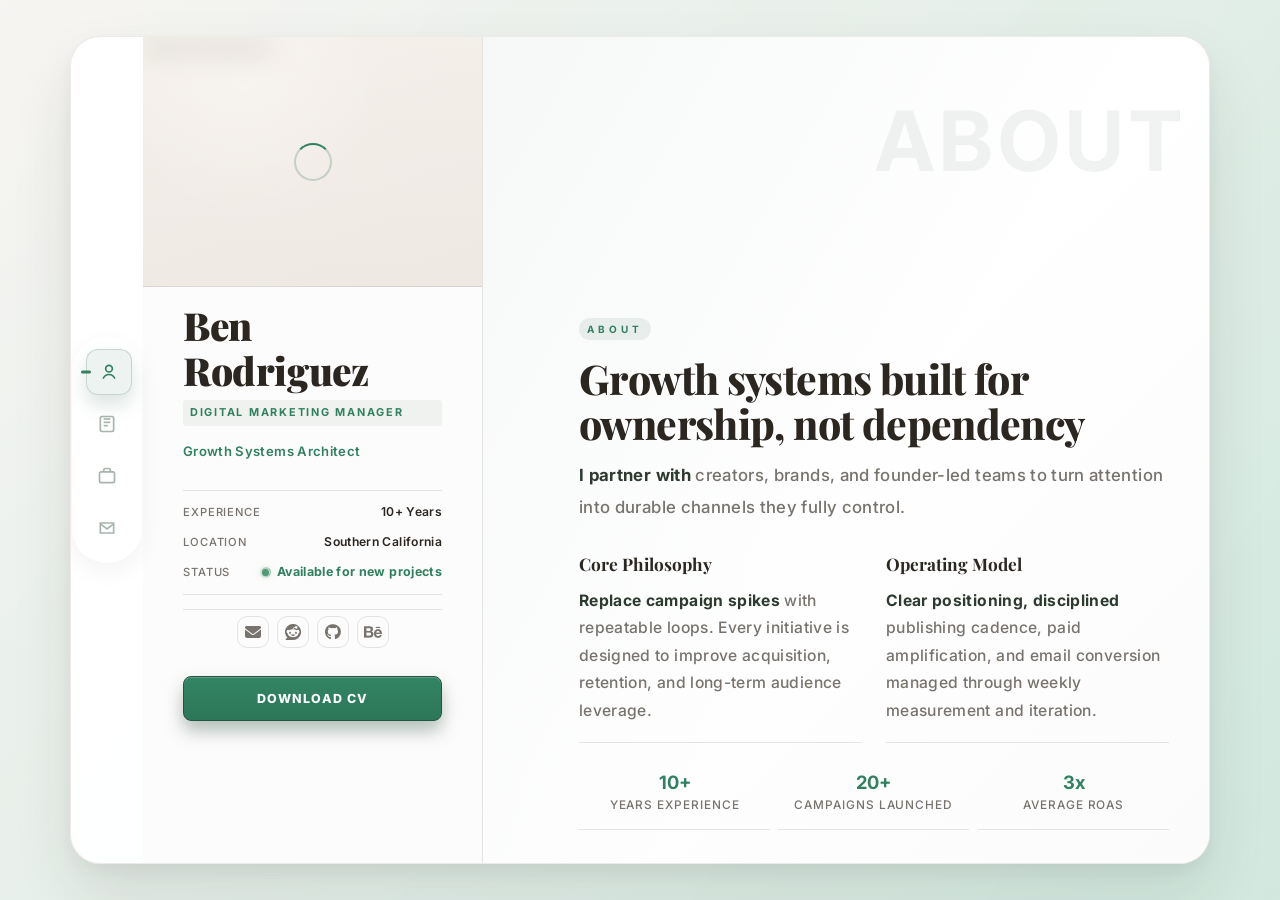
==== commit cae87b59: "Mobile dock: increase contrast while scrolling for better icon legibility" ====
--- a/digital.html
+++ b/digital.html
@@ -98,12 +98,31 @@
     const stage = document.getElementById('card-content-wrapper');
     const rotator = document.getElementById('sidebar-rotator');
     const cursor = document.getElementById('ui-cursor');
+    const profileCard = document.querySelector('.profile-card');
+    const railNav = document.querySelector('.rail-nav');
     const railTabs = [...document.querySelectorAll('.rail-tab')];
     const interactiveTargets = () => document.querySelectorAll('.rail-tab, .workspace-back, .profile-cta, .profile-socials a, .contact-form button');
     const phrases = ['Growth Systems Architect', 'Audience Ownership Strategist', 'Paid + Organic Scale Operator'];
     let bindCursorTargets = () => {};
     let phraseIndex = 0;
     let currentSection = 'about';
+    const compactProfileQuery = window.matchMedia('(max-width: 920px)');
+    const compactProfileThreshold = 36;
+    const dockScrollThreshold = 18;
+
+    function syncMobileProfileCompaction() {
+      if (!profileCard || !stage) {
+        return;
+      }
+
+      const shouldCompact = compactProfileQuery.matches && stage.scrollTop > compactProfileThreshold;
+      profileCard.classList.toggle('is-compact', shouldCompact);
+
+      if (railNav) {
+        const shouldElevateDock = compactProfileQuery.matches && stage.scrollTop > dockScrollThreshold;
+        railNav.classList.toggle('is-scrolled', shouldElevateDock);
+      }
+    }
 
     function applyScanLeadEmphasis(root) {
       const targets = root.querySelectorAll('.card-title-wrap p, .about-block p, .timeline-item p, .service-card p, .project-card p, .blog-card p');
@@ -333,24 +352,24 @@
             <div class="card-title-wrap">
               <span class="card-kicker">Projects</span>
               <h3>Execution with measurable business outcomes</h3>
-              <p>Selected engagements focused on scalable acquisition, stronger retention, and owned audience value.</p>
+              <p>After 11 years architecting growth systems at a single company, I now help brands and creators build scalable acquisition, retention, and owned audience infrastructure.</p>
             </div>
 
             <div class="project-list">
               <article class="project-card">
                 <header><span>Release System</span><strong>+220% Audience Growth</strong></header>
                 <h4>Independent Artist Campaign Architecture</h4>
-                <p>Campaign sequencing across organic + paid touchpoints to turn drops into repeatable growth events.</p>
+                <p>Architected a campaign sequencing strategy that synchronized organic launches with paid amplification, turning isolated drops into repeatable growth events through coordinated touchpoint timing.</p>
               </article>
               <article class="project-card">
                 <header><span>Distribution Engine</span><strong>4M+ Impressions</strong></header>
                 <h4>Multi-platform Content Flywheel</h4>
-                <p>A repeatable content system that compounds reach while reducing creator workload.</p>
+                <p>Designed a content repurposing architecture that automated cross-platform distribution, compounding reach through unified systems while dramatically reducing production workload.</p>
               </article>
               <article class="project-card">
                 <header><span>Owned Audience</span><strong>0 to 4.2K Subscribers</strong></header>
                 <h4>Email Ownership Stack</h4>
-                <p>Opt-in architecture and automations that convert attention into a controllable audience asset.</p>
+                <p>Built an opt-in architecture and automation sequences that converted platform attention into a controllable, scalable audience asset with mechanics designed for retention and revenue growth.</p>
               </article>
             </div>
 
@@ -493,6 +512,18 @@
     });
 
     mountSection('about');
+
+    if (profileCard && stage) {
+      stage.addEventListener('scroll', syncMobileProfileCompaction, { passive: true });
+      compactProfileQuery.addEventListener('change', () => {
+        if (!compactProfileQuery.matches) {
+          profileCard.classList.remove('is-compact');
+        }
+        syncMobileProfileCompaction();
+      });
+      window.addEventListener('resize', syncMobileProfileCompaction);
+      syncMobileProfileCompaction();
+    }
   </script>
 </body>
 </html>
--- a/styles-digital.css
+++ b/styles-digital.css
@@ -1047,23 +1047,66 @@
 
 .project-list {
   display: grid;
-  gap: 10px;
+  grid-template-columns: minmax(0, 1fr) auto minmax(0, 1fr);
+  gap: 0;
+  align-items: start;
+  position: relative;
+}
+
+.project-list::before {
+  content: '';
+  grid-column: 2;
+  grid-row: 1 / -1;
+  width: 2px;
+  background: linear-gradient(180deg, var(--accent) 0%, transparent 100%);
+  opacity: 0.3;
 }
 
 .project-card {
   border: none;
   border-radius: 0;
   background: transparent;
-  padding: 0;
+  padding: 0 20px 40px;
   box-shadow: none;
-  border-bottom: 1px solid rgba(62, 48, 36, 0.12);
-  padding-bottom: 18px;
-  transition: transform 0.28s cubic-bezier(0.22, 1, 0.36, 1), border-color 0.2s ease;
+  border-bottom: none;
+  transition: transform 0.28s cubic-bezier(0.22, 1, 0.36, 1), opacity 0.2s ease;
+  position: relative;
+}
+
+.project-card::before {
+  content: '';
+  position: absolute;
+  width: 10px;
+  height: 10px;
+  background: var(--accent);
+  border-radius: 50%;
+  top: 0;
+  border: 2px solid var(--bg);
+}
+
+.project-card:nth-child(odd) {
+  grid-column: 1;
+  text-align: right;
+  padding-right: 30px;
+}
+
+.project-card:nth-child(odd)::before {
+  right: -16px;
+}
+
+.project-card:nth-child(even) {
+  grid-column: 3;
+  text-align: left;
+  padding-left: 30px;
+}
+
+.project-card:nth-child(even)::before {
+  left: -16px;
 }
 
 .project-card:hover {
-  transform: translateY(-2px);
-  border-color: rgba(89, 130, 108, 0.34);
+  transform: none;
+  opacity: 0.85;
 }
 
 .project-card header {
@@ -1379,51 +1422,59 @@
 
   .rail-nav {
     position: fixed;
-    left: 0;
-    right: 0;
-    bottom: 0;
+    left: 50%;
+    right: auto;
+    bottom: calc(20px + env(safe-area-inset-bottom, 0px));
     top: auto;
-    transform: none;
+    transform: translateX(-50%);
     z-index: 40;
-    width: 100vw;
-    max-width: none;
+    width: min(720px, calc(100vw - 24px));
+    max-width: calc(100vw - 24px);
     box-sizing: border-box;
-    border: 0;
-    border-radius: 0;
-    padding: 10px 12px calc(10px + env(safe-area-inset-bottom, 0px));
-    background: rgba(255, 255, 255, 0.88);
-    box-shadow: 0 -8px 24px rgba(0, 0, 0, 0.08);
-    backdrop-filter: blur(8px);
+    border: 1px solid rgba(84, 134, 109, 0.18);
+    border-radius: 999px;
+    padding: 10px 12px;
+    background: rgba(255, 255, 255, 0.93);
+    box-shadow: 0 14px 34px rgba(32, 42, 37, 0.2), 0 4px 14px rgba(32, 42, 37, 0.12);
+    backdrop-filter: blur(12px);
+    transition: background-color 0.22s ease, box-shadow 0.22s ease, border-color 0.22s ease, backdrop-filter 0.22s ease;
+  }
+
+  .rail-nav.is-scrolled {
+    background: rgba(247, 248, 246, 0.97);
+    border-color: rgba(78, 117, 98, 0.28);
+    box-shadow: 0 18px 36px rgba(22, 35, 29, 0.24), 0 6px 16px rgba(22, 35, 29, 0.14);
+    backdrop-filter: blur(14px);
   }
 
   .rail-main {
     grid-template-columns: repeat(4, minmax(0, 1fr));
-    gap: 4px;
+    gap: 8px;
     width: 100%;
   }
 
   .rail-tab {
     width: 100%;
-    height: 56px;
+    height: 74px;
     display: grid;
     grid-template-rows: auto auto;
     align-content: center;
     justify-items: center;
-    gap: 2px;
-    padding: 5px 0;
-    border-radius: 10px;
+    gap: 4px;
+    padding: 8px 0;
+    border-radius: 14px;
   }
 
   .rail-tab svg {
-    width: 22px;
-    height: 22px;
+    width: 25px;
+    height: 25px;
   }
 
   .rail-label {
     display: block;
-    font-size: 0.56rem;
+    font-size: 0.64rem;
     font-weight: 700;
-    letter-spacing: 0.05em;
+    letter-spacing: 0.04em;
     line-height: 1;
     text-transform: uppercase;
     white-space: nowrap;
@@ -1434,7 +1485,7 @@
   }
 
   body.design-digital {
-    padding-bottom: 82px;
+    padding-bottom: calc(156px + env(safe-area-inset-bottom, 0px));
   }
 
   .profile-card {
@@ -1445,6 +1496,7 @@
     position: relative;
     top: auto;
     overflow: visible;
+    margin-bottom: 10px;
   }
 
   .profile-cover {
@@ -1555,8 +1607,75 @@
     padding: 12px 14px;
   }
 
+  .profile-card,
+  .profile-cover,
+  .profile-content,
+  .profile-content h1,
+  .profile-role,
+  .profile-rotator,
+  .profile-facts,
+  .profile-socials,
+  .profile-cta {
+    transition-timing-function: ease;
+    transition-duration: 0.24s;
+  }
+
+  .profile-card {
+    transition-property: grid-template-columns, border-bottom-color;
+  }
+
+  .profile-cover,
+  .profile-content,
+  .profile-content h1,
+  .profile-role,
+  .profile-rotator,
+  .profile-facts,
+  .profile-socials,
+  .profile-cta {
+    transition-property: padding, min-height, margin, font-size, letter-spacing, opacity;
+  }
+
+  .profile-card.is-compact {
+    grid-template-columns: 72px minmax(0, 1fr);
+    border-bottom-color: rgba(62, 48, 36, 0.18);
+  }
+
+  .profile-card.is-compact .profile-cover {
+    min-height: 72px;
+  }
+
+  .profile-card.is-compact .profile-content {
+    padding: 8px 12px;
+    grid-template-areas:
+      "name name"
+      "role role";
+    row-gap: 4px;
+    align-content: center;
+  }
+
+  .profile-card.is-compact .profile-content h1 {
+    margin: 0;
+    font-size: clamp(1.1rem, 4.8vw, 1.35rem);
+    line-height: 1.05;
+  }
+
+  .profile-card.is-compact .profile-role {
+    margin: 0;
+    font-size: 0.58rem;
+    letter-spacing: 0.1em;
+    padding: 2px 6px;
+    width: fit-content;
+  }
+
+  .profile-card.is-compact .profile-rotator,
+  .profile-card.is-compact .profile-facts,
+  .profile-card.is-compact .profile-socials,
+  .profile-card.is-compact .profile-cta {
+    display: none;
+  }
+
   .workspace-body {
-    padding: 32px 30px calc(124px + env(safe-area-inset-bottom, 0px)) 30px;
+    padding: 40px 24px calc(178px + env(safe-area-inset-bottom, 0px)) 24px;
   }
 
   .about-grid,
@@ -1575,6 +1694,25 @@
     gap: 8px;
   }
 
+  .project-list {
+    grid-template-columns: 1fr;
+  }
+
+  .project-list::before {
+    display: none;
+  }
+
+  .project-card {
+    grid-column: 1 !important;
+    text-align: left !important;
+    padding: 0 0 28px !important;
+  }
+
+  .project-card::before {
+    left: 0 !important;
+    top: 2px;
+  }
+
   .stage-card {
     --ghost-size: clamp(56px, 18vw, 140px);
     --ghost-right: 14px;
@@ -1582,6 +1720,20 @@
     padding: 24px 30px 120px 30px;
   }
 
+  .stage-card[data-section="portfolio"]::before,
+  .stage-card[data-section="contact"]::before {
+    right: auto;
+    left: 14px;
+  }
+
+  .stage-card[data-section="portfolio"] {
+    --ghost-size: clamp(44px, 14vw, 98px);
+  }
+
+  .stage-card[data-section="contact"] {
+    --ghost-size: clamp(48px, 16vw, 110px);
+  }
+
   .stage-card[data-section="about"] .stats-row {
     margin-bottom: 42px;
   }
@@ -1608,11 +1760,115 @@
   }
 
   .stage-card[data-section="contact"] {
-    padding-bottom: calc(132px + env(safe-area-inset-bottom, 0px));
+    padding-bottom: calc(200px + env(safe-area-inset-bottom, 0px));
   }
 
   .ui-cursor {
     display: none;
+  }
+}
+
+@media (max-width: 768px) {
+  body.design-digital {
+    padding-bottom: calc(156px + env(safe-area-inset-bottom, 0px));
+  }
+
+  .rail-nav {
+    left: 50%;
+    right: auto;
+    top: auto;
+    bottom: calc(20px + env(safe-area-inset-bottom, 0px));
+    transform: translateX(-50%);
+    width: calc(100vw - 20px);
+    max-width: calc(100vw - 20px);
+    border-radius: 999px;
+    padding: 10px 10px;
+  }
+
+  .rail-main {
+    display: grid;
+    grid-template-columns: repeat(4, minmax(0, 1fr));
+    width: 100%;
+    gap: 8px;
+  }
+
+  .rail-tab {
+    width: 100%;
+    min-width: 0;
+    height: 76px;
+    padding: 8px 0;
+    border-radius: 14px;
+  }
+
+  .rail-tab svg {
+    width: 26px;
+    height: 26px;
+  }
+
+  .rail-label {
+    font-size: 0.66rem;
+  }
+
+  .profile-card {
+    display: grid;
+    grid-template-columns: 104px minmax(0, 1fr);
+    grid-template-rows: auto;
+    border-bottom: 1px solid var(--line-soft);
+    align-items: stretch;
+  }
+
+  .profile-cover {
+    display: block;
+    width: auto;
+    height: auto;
+    min-height: 100%;
+    max-height: none;
+    border-right: 1px solid var(--line-soft);
+    border-bottom: 0;
+    border-radius: 0;
+    overflow: visible;
+    margin: 0;
+  }
+
+  .profile-cover img {
+    object-fit: contain;
+    object-position: center;
+  }
+
+  .profile-content {
+    width: auto;
+    padding: 14px 16px 16px;
+    grid-template-columns: minmax(0, 1fr) auto;
+    grid-template-areas:
+      "name name"
+      "role role"
+      "rotator rotator"
+      "facts socials"
+      "cta cta";
+    column-gap: 12px;
+    row-gap: 8px;
+    justify-items: stretch;
+    text-align: left;
+  }
+
+  .profile-content h1,
+  .profile-role,
+  .profile-rotator {
+    text-align: left;
+  }
+
+  .profile-facts {
+    width: auto;
+  }
+
+  .profile-socials {
+    justify-content: end;
+    margin-bottom: 0;
+  }
+
+  .profile-cta {
+    width: 100%;
+    margin: 6px 0 0;
   }
 }
 
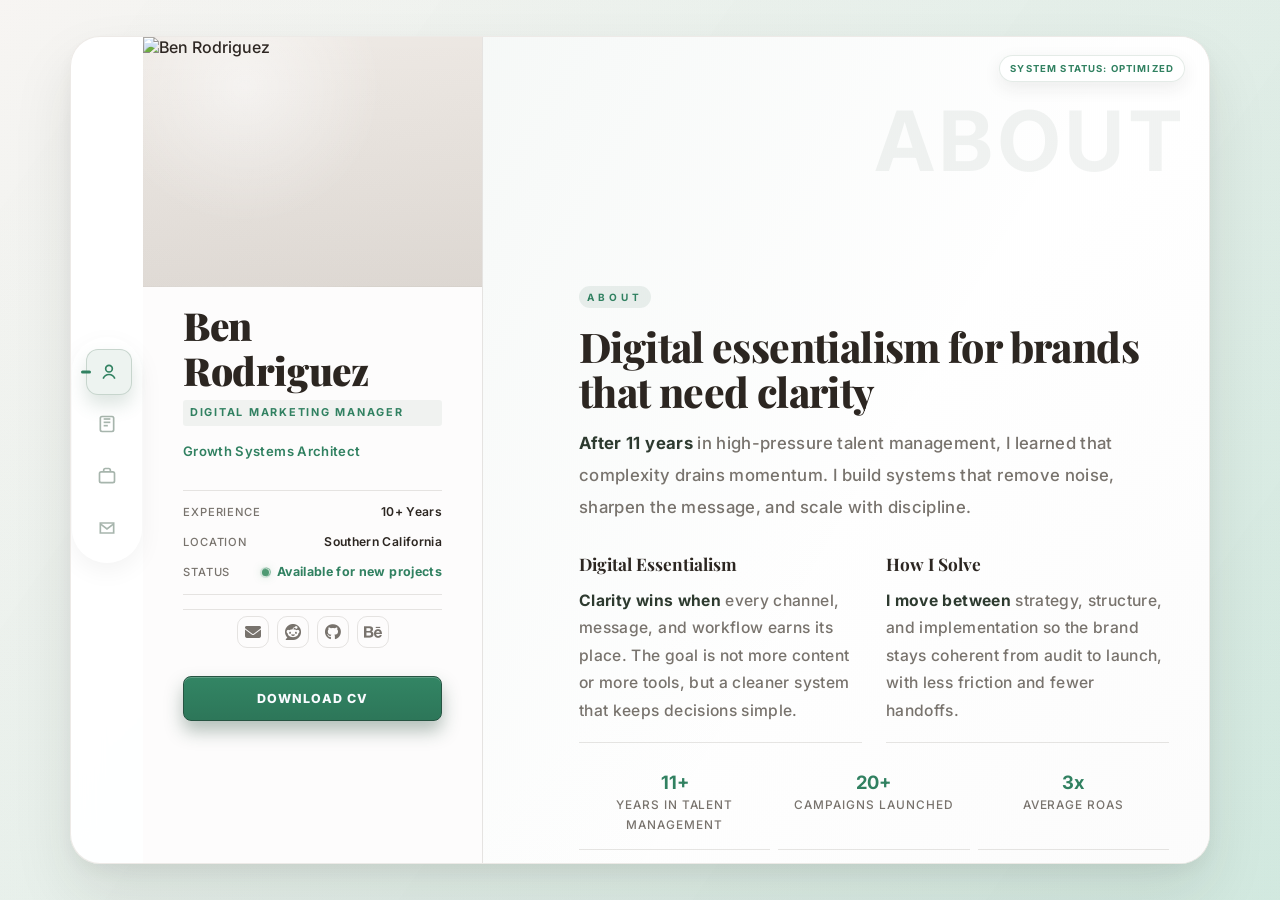
==== commit dfb4deda: "Copy: strengthen about sentence emphasis with explicit class" ====
--- a/digital.html
+++ b/digital.html
@@ -89,6 +89,8 @@
         <a href="index.html" class="workspace-back">Main Site</a>
       </header>
 
+      <div class="workspace-status" aria-hidden="true">System Status: Optimized</div>
+
       <section class="workspace-body" id="card-content-wrapper" aria-live="polite"></section>
     </main>
   </div>
@@ -230,23 +232,23 @@
           <article class="stage-card section-enter" data-section="about" data-ghost="ABOUT">
             <div class="card-title-wrap">
               <span class="card-kicker">About</span>
-              <h3>Growth systems built for ownership, not dependency</h3>
-              <p>I partner with creators, brands, and founder-led teams to turn attention into durable channels they fully control.</p>
+              <h3>Digital essentialism for brands that need clarity</h3>
+              <p>After 11 years in high-pressure talent management, I learned that complexity drains momentum. I build systems that remove noise, sharpen the message, and scale with discipline.</p>
             </div>
 
             <div class="about-grid">
               <div class="about-block">
-                <h4>Core Philosophy</h4>
-                <p>Replace campaign spikes with repeatable loops. Every initiative is designed to improve acquisition, retention, and long-term audience leverage.</p>
+                <h4>Digital Essentialism</h4>
+                <p><span class="copy-emphasis">Clarity wins</span> when every <span class="copy-emphasis">channel</span>, <span class="copy-emphasis">message</span>, and <span class="copy-emphasis">workflow</span> earns its place. The goal is not more content or more tools, but a cleaner system that keeps decisions simple.</p>
               </div>
               <div class="about-block">
-                <h4>Operating Model</h4>
-                <p>Clear positioning, disciplined publishing cadence, paid amplification, and email conversion managed through weekly measurement and iteration.</p>
+                <h4>How I Solve</h4>
+                <p>I move between strategy, structure, and implementation so the brand stays coherent from audit to launch, with less friction and fewer handoffs.</p>
               </div>
             </div>
 
             <div class="stats-row">
-              <div class="stat-pill"><strong data-count-target="10" data-count-suffix="+">0+</strong><span>Years Experience</span></div>
+              <div class="stat-pill"><strong data-count-target="11" data-count-suffix="+">0+</strong><span>Years in Talent Management</span></div>
               <div class="stat-pill"><strong data-count-target="20" data-count-suffix="+">0+</strong><span>Campaigns Launched</span></div>
               <div class="stat-pill"><strong data-count-target="3" data-count-suffix="x">0x</strong><span>Average ROAS</span></div>
             </div>
@@ -261,8 +263,8 @@
           <article class="stage-card section-enter" data-section="services" data-ghost="RESUME">
             <div class="card-title-wrap">
               <span class="card-kicker">Capabilities</span>
-              <h3>Strategic execution for measurable growth</h3>
-              <p>Each engagement is scoped around clear business outcomes, with systems that compound after launch.</p>
+              <h3>Atelier products for brands that need systems</h3>
+              <p>I package strategy as clear, high-trust services that align web, content, and distribution into one operating engine.</p>
             </div>
 
             <div class="resume-layout">
@@ -302,37 +304,41 @@
               <div class="service-card">
                 <div class="service-title-col">
                   <h4><svg class="service-icon" width="28" height="28" viewBox="0 0 24 24" fill="none" stroke="currentColor" stroke-width="1.8" aria-hidden="true"><path d="M4 20h16"/><path d="M7 16v-4"/><path d="M12 16v-8"/><path d="M17 16v-11"/></svg><span>Growth Strategy</span></h4>
+                  <span class="service-subtitle">Ecosystem Orchestration</span>
                   <span class="tag">Roadmap</span>
                 </div>
                 <div class="service-desc-col">
-                  <p>Audience research, positioning, and channel sequencing.</p>
+                  <p>Synchronizing social, web, and data into a single operating engine that keeps the system coherent as it scales.</p>
                 </div>
               </div>
               <div class="service-card">
                 <div class="service-title-col">
                   <h4><svg class="service-icon" width="28" height="28" viewBox="0 0 24 24" fill="none" stroke="currentColor" stroke-width="1.8" aria-hidden="true"><path d="M12 4 3 9l9 5 9-5-9-5Z"/><path d="m3 13 9 5 9-5"/></svg><span>Content Systems</span></h4>
+                  <span class="service-subtitle">Narrative Precision</span>
                   <span class="tag">Ops</span>
                 </div>
                 <div class="service-desc-col">
-                  <p>Editorial engines and repurposing pipelines for consistency.</p>
+                  <p>Stripping away the fluff so the core message stays loud, repeatable, and impossible to confuse.</p>
                 </div>
               </div>
               <div class="service-card">
                 <div class="service-title-col">
                   <h4><svg class="service-icon" width="28" height="28" viewBox="0 0 24 24" fill="none" stroke="currentColor" stroke-width="1.8" aria-hidden="true"><path d="M3 11v2"/><path d="M6 9v6"/><path d="M9 8c6 0 9-3 12-4v16c-3-1-6-4-12-4Z"/></svg><span>Paid Media</span></h4>
+                  <span class="service-subtitle">Distribution Architecture</span>
                   <span class="tag">Acquisition</span>
                 </div>
                 <div class="service-desc-col">
-                  <p>Meta and YouTube campaigns tuned for scale and ROI.</p>
+                  <p>Turning spend into controlled distribution with clean feedback loops and measurable lift.</p>
                 </div>
               </div>
               <div class="service-card">
                 <div class="service-title-col">
                   <h4><svg class="service-icon" width="28" height="28" viewBox="0 0 24 24" fill="none" stroke="currentColor" stroke-width="1.8" aria-hidden="true"><circle cx="11" cy="11" r="6"/><path d="m20 20-4.2-4.2"/></svg><span>SEO + Conversion</span></h4>
+                  <span class="service-subtitle">Digital Architecture</span>
                   <span class="tag">Demand</span>
                 </div>
                 <div class="service-desc-col">
-                  <p>Search visibility and web experiences that convert.</p>
+                  <p>Borderless interfaces and search pathways that reduce friction, improve speed, and lift conversion.</p>
                 </div>
               </div>
             </div>
@@ -350,26 +356,26 @@
         return `
           <article class="stage-card section-enter" data-section="portfolio" data-ghost="PORTFOLIO">
             <div class="card-title-wrap">
-              <span class="card-kicker">Projects</span>
-              <h3>Execution with measurable business outcomes</h3>
-              <p>After 11 years architecting growth systems at a single company, I now help brands and creators build scalable acquisition, retention, and owned audience infrastructure.</p>
-            </div>
-
-            <div class="project-list">
-              <article class="project-card">
-                <header><span>Release System</span><strong>+220% Audience Growth</strong></header>
-                <h4>Independent Artist Campaign Architecture</h4>
-                <p>Architected a campaign sequencing strategy that synchronized organic launches with paid amplification, turning isolated drops into repeatable growth events through coordinated touchpoint timing.</p>
+              <span class="card-kicker">Method</span>
+              <h3>Principles over portfolio</h3>
+              <p>Three operating beliefs that keep strategy, design, and code aligned when the work needs to be clear, fast, and accountable.</p>
+            </div>
+
+            <div class="method-grid">
+              <article class="method-card">
+                <span class="method-index">01</span>
+                <h4>Architecture over Aesthetics</h4>
+                <p>Design must serve the data. Beautiful decisions are useful only when they reduce friction and make the system easier to trust.</p>
               </article>
-              <article class="project-card">
-                <header><span>Distribution Engine</span><strong>4M+ Impressions</strong></header>
-                <h4>Multi-platform Content Flywheel</h4>
-                <p>Designed a content repurposing architecture that automated cross-platform distribution, compounding reach through unified systems while dramatically reducing production workload.</p>
+              <article class="method-card">
+                <span class="method-index">02</span>
+                <h4>Scale through Simplicity</h4>
+                <p>If it becomes too complex to manage, it is already broken. Simpler systems create better throughput, clearer feedback, and less waste.</p>
               </article>
-              <article class="project-card">
-                <header><span>Owned Audience</span><strong>0 to 4.2K Subscribers</strong></header>
-                <h4>Email Ownership Stack</h4>
-                <p>Built an opt-in architecture and automation sequences that converted platform attention into a controllable, scalable audience asset with mechanics designed for retention and revenue growth.</p>
+              <article class="method-card">
+                <span class="method-index">03</span>
+                <h4>Full-Stack Accountability</h4>
+                <p>The strategy, the copy, the interface, and the code should speak with one voice so execution stays aligned with intent.</p>
               </article>
             </div>
 
@@ -403,9 +409,9 @@
       return `
         <article class="stage-card section-enter" data-section="contact" data-ghost="CONTACT">
           <div class="card-title-wrap">
-            <span class="card-kicker">Contact</span>
-            <h3>Let’s build growth you can keep</h3>
-            <p>Share your goals, timeline, and constraints. I will follow up with a focused, practical next-step plan.</p>
+            <span class="card-kicker">Audit</span>
+            <h3>Request a Digital Audit</h3>
+            <p>Share your goals, timeline, and constraints. I’ll follow up with a clear next step focused on clarity, systems, and execution.</p>
           </div>
 
           <div class="contact-grid">
@@ -418,7 +424,7 @@
               <label>Name<input type="text" placeholder="Your name" required></label>
               <label>Email<input type="email" placeholder="you@company.com" required></label>
               <label>Message<textarea placeholder="Tell me about your growth goals" required></textarea></label>
-              <button type="submit">Send Message</button>
+              <button type="submit">Request a Digital Audit</button>
             </form>
           </div>
         </article>
--- a/styles-digital.css
+++ b/styles-digital.css
@@ -569,6 +569,26 @@
   background: linear-gradient(120deg, rgba(84, 134, 109, 0.05) 0%, transparent 55%);
 }
 
+.workspace-status {
+  position: absolute;
+  top: 18px;
+  right: 24px;
+  z-index: 3;
+  display: inline-flex;
+  align-items: center;
+  padding: 7px 10px;
+  border-radius: 999px;
+  border: 1px solid rgba(89, 130, 108, 0.16);
+  background: rgba(255, 255, 255, 0.84);
+  backdrop-filter: blur(10px);
+  color: var(--accent);
+  font-size: 0.6rem;
+  font-weight: 700;
+  letter-spacing: 0.12em;
+  text-transform: uppercase;
+  box-shadow: 0 6px 18px rgba(44, 38, 33, 0.08);
+}
+
 .workspace-header {
   display: none;
 }
@@ -698,7 +718,7 @@
   border: none;
   border-radius: 0;
   background: transparent;
-  padding: 240px 40px 150px 96px;
+  padding: 208px 40px 150px 96px;
   box-shadow: none;
   will-change: transform, opacity, filter;
   position: relative;
@@ -794,6 +814,12 @@
   font-weight: 700;
 }
 
+.copy-emphasis {
+  color: var(--text);
+  font-weight: 800;
+  letter-spacing: -0.01em;
+}
+
 .resume-layout {
   display: grid;
   grid-template-columns: repeat(2, minmax(0, 1fr));
@@ -982,6 +1008,15 @@
   gap: 8px;
 }
 
+.service-subtitle {
+  display: inline-block;
+  color: var(--accent-2);
+  font-size: 0.68rem;
+  font-weight: 700;
+  letter-spacing: 0.09em;
+  text-transform: uppercase;
+}
+
 .service-title-col h4 {
   display: flex;
   flex-direction: column;
@@ -1047,28 +1082,23 @@
 
 .project-list {
   display: grid;
-  grid-template-columns: minmax(0, 1fr) auto minmax(0, 1fr);
-  gap: 0;
+  grid-template-columns: repeat(3, minmax(0, 1fr));
+  gap: 18px;
   align-items: start;
   position: relative;
 }
 
 .project-list::before {
-  content: '';
-  grid-column: 2;
-  grid-row: 1 / -1;
-  width: 2px;
-  background: linear-gradient(180deg, var(--accent) 0%, transparent 100%);
-  opacity: 0.3;
+  display: none;
 }
 
 .project-card {
   border: none;
   border-radius: 0;
   background: transparent;
-  padding: 0 20px 40px;
+  padding: 0 0 30px;
   box-shadow: none;
-  border-bottom: none;
+  border-bottom: 1px solid rgba(62, 48, 36, 0.12);
   transition: transform 0.28s cubic-bezier(0.22, 1, 0.36, 1), opacity 0.2s ease;
   position: relative;
 }
@@ -1084,10 +1114,16 @@
   border: 2px solid var(--bg);
 }
 
+@media (min-width: 921px) {
+  .project-card::before {
+    display: none;
+  }
+}
+
 .project-card:nth-child(odd) {
-  grid-column: 1;
-  text-align: right;
-  padding-right: 30px;
+  grid-column: auto;
+  text-align: left;
+  padding-right: 0;
 }
 
 .project-card:nth-child(odd)::before {
@@ -1095,9 +1131,9 @@
 }
 
 .project-card:nth-child(even) {
-  grid-column: 3;
+  grid-column: auto;
   text-align: left;
-  padding-left: 30px;
+  padding-left: 0;
 }
 
 .project-card:nth-child(even)::before {
@@ -1110,16 +1146,38 @@
 }
 
 .project-card header {
-  display: flex;
-  justify-content: space-between;
-  align-items: center;
-  gap: 10px;
+  display: grid;
+  grid-template-columns: 1fr;
+  align-items: start;
+  gap: 6px;
   font-size: 0.8rem;
   color: var(--muted);
 }
 
+.project-label {
+  display: inline-flex;
+  align-items: center;
+  gap: 8px;
+  min-width: 0;
+  line-height: 1.2;
+  font-weight: 600;
+}
+
+.project-label i {
+  width: 0.95rem;
+  font-size: 0.78rem;
+  color: color-mix(in srgb, var(--accent) 78%, #425649);
+  text-align: center;
+  flex-shrink: 0;
+}
+
 .project-card header strong {
   color: var(--accent);
+  white-space: normal;
+  text-align: left;
+  max-width: 100%;
+  font-size: 0.78rem;
+  line-height: 1.25;
 }
 
 .project-card h4 {
@@ -1131,6 +1189,42 @@
   margin: 0;
   color: var(--muted);
   line-height: 1.55;
+}
+
+.method-grid {
+  display: grid;
+  grid-template-columns: repeat(3, minmax(0, 1fr));
+  gap: 12px;
+  margin-top: 8px;
+}
+
+.method-card {
+  border: none;
+  border-radius: 0;
+  background: transparent;
+  padding: 0 0 18px;
+  box-shadow: none;
+  border-bottom: 1px solid rgba(62, 48, 36, 0.12);
+}
+
+.method-index {
+  display: inline-block;
+  margin-bottom: 8px;
+  color: var(--accent-2);
+  font-size: 0.72rem;
+  letter-spacing: 0.18em;
+  font-weight: 700;
+}
+
+.method-card h4 {
+  margin: 0 0 8px;
+  font-size: 1.02rem;
+}
+
+.method-card p {
+  margin: 0;
+  color: var(--muted);
+  line-height: 1.6;
 }
 
 .blog-panel {
@@ -1705,18 +1799,18 @@
   .project-card {
     grid-column: 1 !important;
     text-align: left !important;
-    padding: 0 0 28px !important;
+    padding: 0 0 28px 20px !important;
   }
 
   .project-card::before {
-    left: 0 !important;
+    left: 2px !important;
     top: 2px;
   }
 
   .stage-card {
     --ghost-size: clamp(56px, 18vw, 140px);
     --ghost-right: 14px;
-    --ghost-top: 14px;
+    --ghost-top: 2px;
     padding: 24px 30px 120px 30px;
   }
 
@@ -1747,9 +1841,17 @@
     padding-left: 30px;
   }
 
+  .workspace-status {
+    display: none;
+  }
+
   .service-card {
     grid-template-columns: 1fr;
     gap: 10px;
+  }
+
+  .method-grid {
+    grid-template-columns: 1fr;
   }
 
   .workspace-body::after {
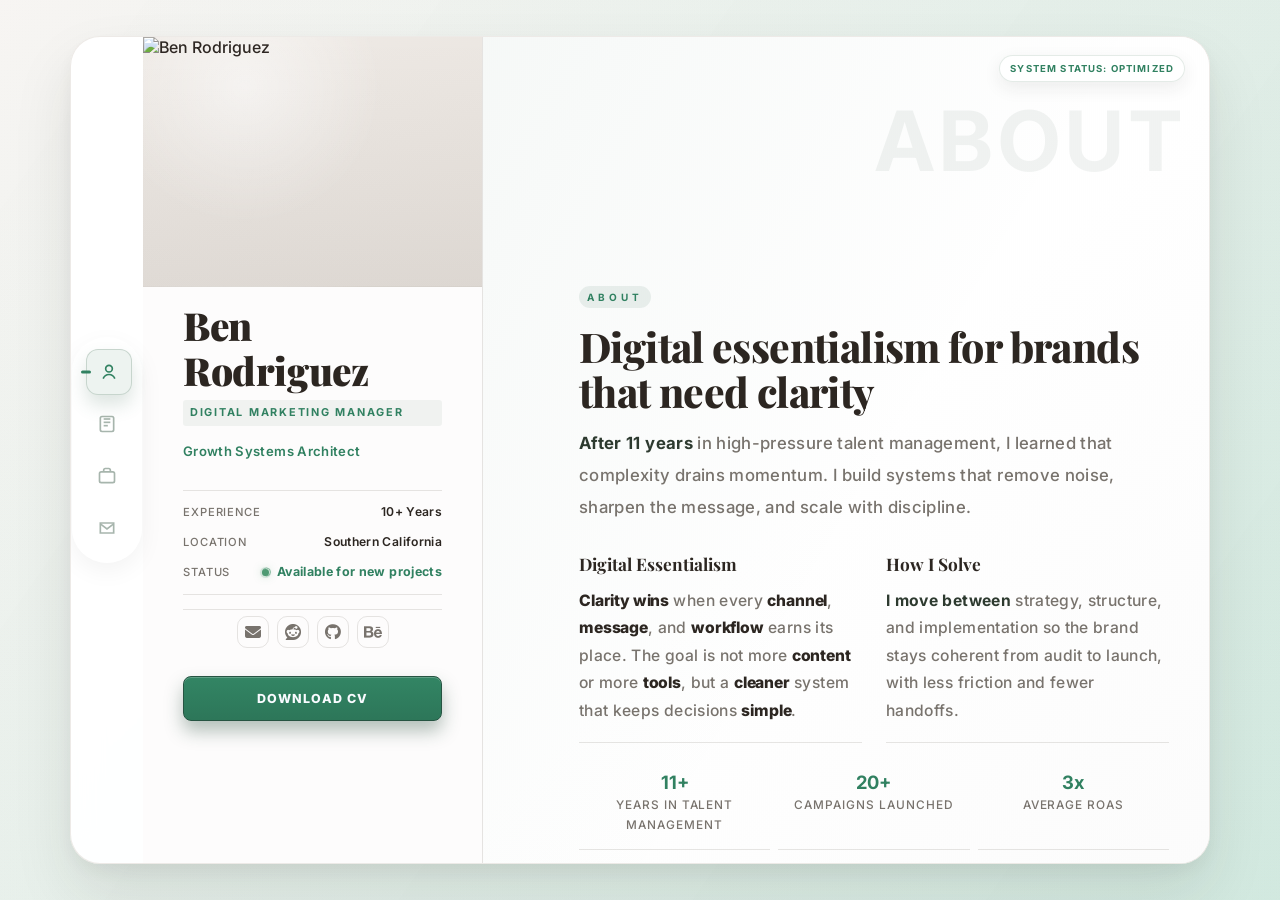
==== commit ed9278a2: "Copy: emphasize nouns and adjectives in about philosophy line" ====
--- a/digital.html
+++ b/digital.html
@@ -239,7 +239,7 @@
             <div class="about-grid">
               <div class="about-block">
                 <h4>Digital Essentialism</h4>
-                <p><span class="copy-emphasis">Clarity wins</span> when every <span class="copy-emphasis">channel</span>, <span class="copy-emphasis">message</span>, and <span class="copy-emphasis">workflow</span> earns its place. The goal is not more content or more tools, but a cleaner system that keeps decisions simple.</p>
+                <p data-scan-lead="true"><span class="copy-emphasis">Clarity wins</span> when every <span class="copy-emphasis">channel</span>, <span class="copy-emphasis">message</span>, and <span class="copy-emphasis">workflow</span> earns its place. The goal is not more <span class="copy-emphasis">content</span> or more <span class="copy-emphasis">tools</span>, but a <span class="copy-emphasis">cleaner</span> system that keeps decisions <span class="copy-emphasis">simple</span>.</p>
               </div>
               <div class="about-block">
                 <h4>How I Solve</h4>
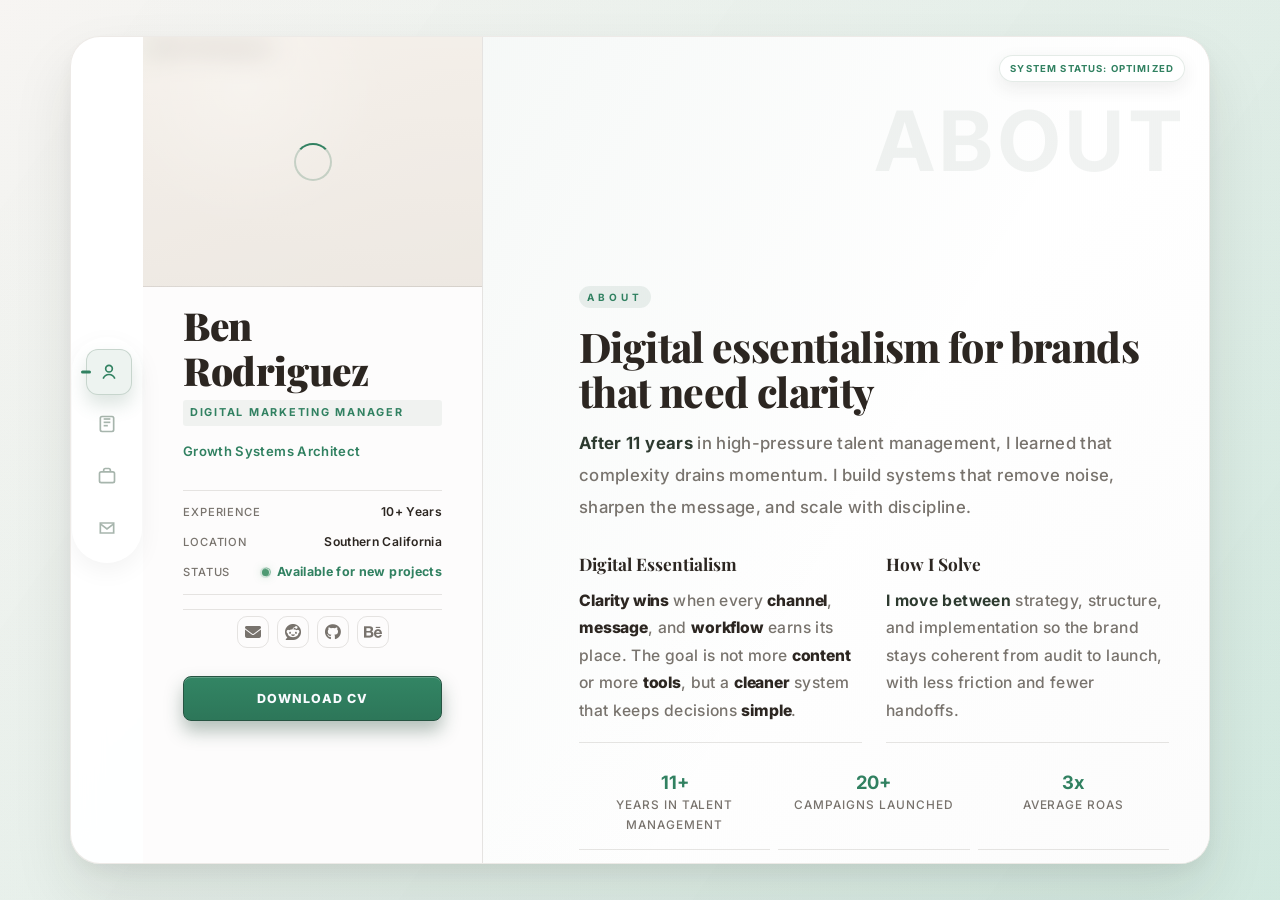
==== commit 6b40d35a: "Copy: rename audit CTA to digital consultation" ====
--- a/digital.html
+++ b/digital.html
@@ -410,7 +410,7 @@
         <article class="stage-card section-enter" data-section="contact" data-ghost="CONTACT">
           <div class="card-title-wrap">
             <span class="card-kicker">Audit</span>
-            <h3>Request a Digital Audit</h3>
+            <h3>Request a Digital Consultation</h3>
             <p>Share your goals, timeline, and constraints. I’ll follow up with a clear next step focused on clarity, systems, and execution.</p>
           </div>
 
@@ -424,7 +424,7 @@
               <label>Name<input type="text" placeholder="Your name" required></label>
               <label>Email<input type="email" placeholder="you@company.com" required></label>
               <label>Message<textarea placeholder="Tell me about your growth goals" required></textarea></label>
-              <button type="submit">Request a Digital Audit</button>
+              <button type="submit">Request a Digital Consultation</button>
             </form>
           </div>
         </article>
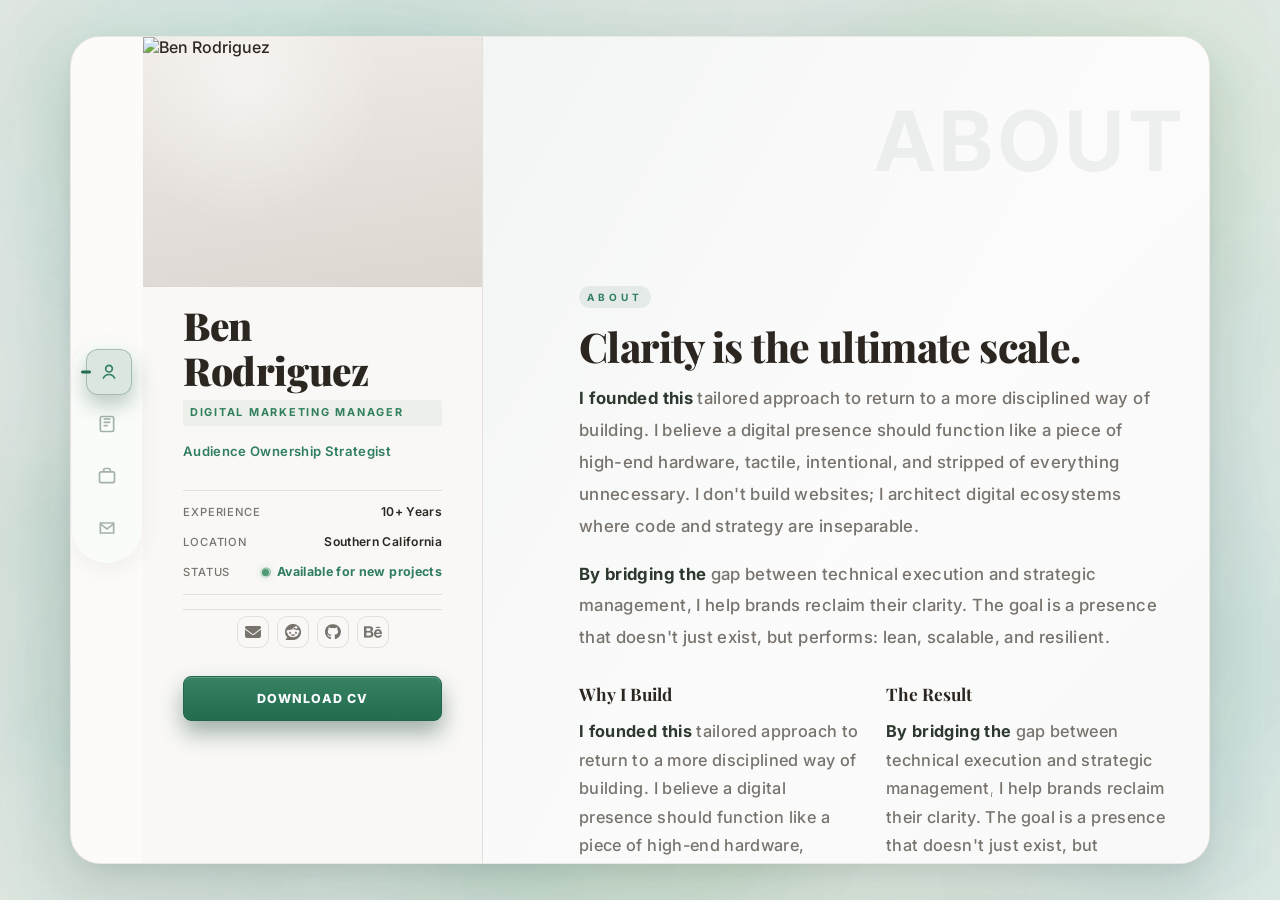
==== commit 523ace29: "Refine ambient backgrounds and unify site color contrast" ====
--- a/digital.html
+++ b/digital.html
@@ -21,9 +21,13 @@
   <link href="https://fonts.googleapis.com/css2?family=Inter:wght@400;500;600;700&family=Playfair+Display:wght@500;600;700&display=swap" rel="stylesheet">
   <link rel="stylesheet" href="https://cdnjs.cloudflare.com/ajax/libs/font-awesome/6.4.0/css/all.min.css">
   <link rel="stylesheet" href="styles-digital.css">
+  <!-- GSAP and plugins -->
+  <script src="https://cdnjs.cloudflare.com/ajax/libs/gsap/3.12.2/gsap.min.js"></script>
+  <script src="https://cdnjs.cloudflare.com/ajax/libs/gsap/3.12.2/ScrollTrigger.min.js"></script>
 </head>
 <body class="design-digital">
   <div class="ambient-bg" aria-hidden="true"></div>
+  <canvas class="ambient-canvas" id="ambient-canvas" aria-hidden="true"></canvas>
   <div class="ambient-grain" aria-hidden="true"></div>
   <div class="ui-cursor" id="ui-cursor" aria-hidden="true"></div>
 
@@ -89,8 +93,6 @@
         <a href="index.html" class="workspace-back">Main Site</a>
       </header>
 
-      <div class="workspace-status" aria-hidden="true">System Status: Optimized</div>
-
       <section class="workspace-body" id="card-content-wrapper" aria-live="polite"></section>
     </main>
   </div>
@@ -100,6 +102,7 @@
     const stage = document.getElementById('card-content-wrapper');
     const rotator = document.getElementById('sidebar-rotator');
     const cursor = document.getElementById('ui-cursor');
+    const ambientCanvas = document.getElementById('ambient-canvas');
     const profileCard = document.querySelector('.profile-card');
     const railNav = document.querySelector('.rail-nav');
     const railTabs = [...document.querySelectorAll('.rail-tab')];
@@ -111,6 +114,197 @@
     const compactProfileQuery = window.matchMedia('(max-width: 920px)');
     const compactProfileThreshold = 36;
     const dockScrollThreshold = 18;
+
+    function initAmbientCanvas() {
+      if (!ambientCanvas) {
+        return;
+      }
+
+      const viewCtx = ambientCanvas.getContext('2d', { alpha: true });
+      if (!viewCtx) {
+        return;
+      }
+
+      const prefersReducedMotion = window.matchMedia('(prefers-reduced-motion: reduce)');
+      const lowPowerViewport = window.matchMedia('(max-width: 768px)');
+      const rootStyles = getComputedStyle(document.documentElement);
+      const accentHue = Number.parseFloat(rootStyles.getPropertyValue('--accent-h')) || 156;
+      const canvasSat = rootStyles.getPropertyValue('--canvas-sat').trim() || '50%';
+      const canvasLight = rootStyles.getPropertyValue('--canvas-light').trim() || '39%';
+      const canvasAlphaBase = Number.parseFloat(rootStyles.getPropertyValue('--canvas-alpha')) || 0.16;
+
+      const TAU = Math.PI * 2;
+      const propCount = 8;
+      const baseSpeed = 0.08;
+      const rangeSpeed = 0.6;
+      const baseTtl = 140;
+      const rangeTtl = 180;
+      const baseRadius = 72;
+      const rangeRadius = 170;
+      const rangeHue = 55;
+      const xOff = 0.0015;
+      const yOff = 0.0015;
+      const zOff = 0.0015;
+
+      const bufferCanvas = document.createElement('canvas');
+      const bufferCtx = bufferCanvas.getContext('2d', { alpha: true });
+      if (!bufferCtx) {
+        return;
+      }
+
+      let rafId = 0;
+      let width = 0;
+      let height = 0;
+      let dpr = 1;
+      let circleCount = 0;
+      let circleProps;
+      let baseHue = accentHue;
+
+      const rand = (n) => Math.random() * n;
+      const fadeInOut = (t, ttl) => {
+        const half = 0.5 * ttl;
+        return Math.abs(((t + half) % ttl) - half) / half;
+      };
+
+      const pseudoNoise3D = (x, y, z) => {
+        const value = Math.sin(x * 12.9898 + y * 78.233 + z * 37.719) * 43758.5453;
+        return (value - Math.floor(value)) * 2 - 1;
+      };
+
+      function initCircle(offset) {
+        const x = rand(width);
+        const y = rand(height);
+        const n = pseudoNoise3D(x * xOff, y * yOff, baseHue * zOff);
+        const angle = rand(TAU);
+        const speed = baseSpeed + rand(rangeSpeed);
+        const vx = Math.cos(angle) * speed;
+        const vy = Math.sin(angle) * speed;
+        const life = 0;
+        const ttl = baseTtl + rand(rangeTtl);
+        const radius = baseRadius + rand(rangeRadius);
+        const hue = baseHue + n * rangeHue;
+
+        circleProps[offset] = x;
+        circleProps[offset + 1] = y;
+        circleProps[offset + 2] = vx;
+        circleProps[offset + 3] = vy;
+        circleProps[offset + 4] = life;
+        circleProps[offset + 5] = ttl;
+        circleProps[offset + 6] = radius;
+        circleProps[offset + 7] = hue;
+      }
+
+      function initCircles() {
+        circleCount = lowPowerViewport.matches ? 90 : 150;
+        circleProps = new Float32Array(circleCount * propCount);
+
+        for (let i = 0; i < circleProps.length; i += propCount) {
+          initCircle(i);
+        }
+      }
+
+      function drawCircle(x, y, life, ttl, radius, hue) {
+        const alpha = fadeInOut(life, ttl) * canvasAlphaBase;
+        bufferCtx.fillStyle = `hsla(${hue}, ${canvasSat}, ${canvasLight}, ${alpha})`;
+        bufferCtx.beginPath();
+        bufferCtx.arc(x, y, radius, 0, TAU);
+        bufferCtx.fill();
+      }
+
+      function isOutOfBounds(x, y, radius) {
+        return x < -radius || x > width + radius || y < -radius || y > height + radius;
+      }
+
+      function updateCircles() {
+        baseHue += 0.25;
+
+        for (let i = 0; i < circleProps.length; i += propCount) {
+          const x = circleProps[i];
+          const y = circleProps[i + 1];
+          const vx = circleProps[i + 2];
+          const vy = circleProps[i + 3];
+          const life = circleProps[i + 4];
+          const ttl = circleProps[i + 5];
+          const radius = circleProps[i + 6];
+          const hue = circleProps[i + 7];
+
+          drawCircle(x, y, life, ttl, radius, hue);
+
+          const nextLife = life + 1;
+          circleProps[i] = x + vx;
+          circleProps[i + 1] = y + vy;
+          circleProps[i + 4] = nextLife;
+
+          if (nextLife > ttl || isOutOfBounds(x, y, radius)) {
+            initCircle(i);
+          }
+        }
+      }
+
+      function resizeCanvas() {
+        width = window.innerWidth;
+        height = window.innerHeight;
+        dpr = Math.min(window.devicePixelRatio || 1, 2);
+
+        ambientCanvas.width = Math.max(1, Math.floor(width * dpr));
+        ambientCanvas.height = Math.max(1, Math.floor(height * dpr));
+        bufferCanvas.width = ambientCanvas.width;
+        bufferCanvas.height = ambientCanvas.height;
+        ambientCanvas.style.width = `${width}px`;
+        ambientCanvas.style.height = `${height}px`;
+
+        viewCtx.setTransform(dpr, 0, 0, dpr, 0, 0);
+        bufferCtx.setTransform(dpr, 0, 0, dpr, 0, 0);
+        initCircles();
+      }
+
+      function paintFrame() {
+        bufferCtx.clearRect(0, 0, width, height);
+        viewCtx.clearRect(0, 0, width, height);
+
+        updateCircles();
+
+        viewCtx.save();
+        viewCtx.filter = lowPowerViewport.matches ? 'blur(38px)' : 'blur(52px)';
+        viewCtx.drawImage(bufferCanvas, 0, 0, width, height);
+        viewCtx.restore();
+
+        viewCtx.save();
+        viewCtx.globalAlpha = 0.32;
+        viewCtx.drawImage(bufferCanvas, 0, 0, width, height);
+        viewCtx.restore();
+      }
+
+      function frame() {
+        paintFrame();
+        rafId = window.requestAnimationFrame(frame);
+      }
+
+      function refreshAnimationMode() {
+        if (rafId) {
+          window.cancelAnimationFrame(rafId);
+          rafId = 0;
+        }
+
+        paintFrame();
+
+        if (!prefersReducedMotion.matches) {
+          rafId = window.requestAnimationFrame(frame);
+        }
+      }
+
+      resizeCanvas();
+      refreshAnimationMode();
+
+      window.addEventListener('resize', () => {
+        resizeCanvas();
+        refreshAnimationMode();
+      });
+
+      prefersReducedMotion.addEventListener('change', refreshAnimationMode);
+    }
+
+    initAmbientCanvas();
 
     function syncMobileProfileCompaction() {
       if (!profileCard || !stage) {
@@ -232,18 +426,19 @@
           <article class="stage-card section-enter" data-section="about" data-ghost="ABOUT">
             <div class="card-title-wrap">
               <span class="card-kicker">About</span>
-              <h3>Digital essentialism for brands that need clarity</h3>
-              <p>After 11 years in high-pressure talent management, I learned that complexity drains momentum. I build systems that remove noise, sharpen the message, and scale with discipline.</p>
+              <h3>Clarity is the ultimate scale.</h3>
+              <p>I founded this tailored approach to return to a more disciplined way of building. I believe a digital presence should function like a piece of high-end hardware, tactile, intentional, and stripped of everything unnecessary. I don't build websites; I architect digital ecosystems where code and strategy are inseparable.</p>
+              <p>By bridging the gap between technical execution and strategic management, I help brands reclaim their clarity. The goal is a presence that doesn't just exist, but performs: lean, scalable, and resilient.</p>
             </div>
 
             <div class="about-grid">
               <div class="about-block">
-                <h4>Digital Essentialism</h4>
-                <p data-scan-lead="true"><span class="copy-emphasis">Clarity wins</span> when every <span class="copy-emphasis">channel</span>, <span class="copy-emphasis">message</span>, and <span class="copy-emphasis">workflow</span> earns its place. The goal is not more <span class="copy-emphasis">content</span> or more <span class="copy-emphasis">tools</span>, but a <span class="copy-emphasis">cleaner</span> system that keeps decisions <span class="copy-emphasis">simple</span>.</p>
+                <h4>Why I Build</h4>
+                <p>I founded this tailored approach to return to a more disciplined way of building. I believe a digital presence should function like a piece of high-end hardware, tactile, intentional, and stripped of everything unnecessary. I don't build websites; I architect digital ecosystems where code and strategy are inseparable.</p>
               </div>
               <div class="about-block">
-                <h4>How I Solve</h4>
-                <p>I move between strategy, structure, and implementation so the brand stays coherent from audit to launch, with less friction and fewer handoffs.</p>
+                <h4>The Result</h4>
+                <p>By bridging the gap between technical execution and strategic management, I help brands reclaim their clarity. The goal is a presence that doesn't just exist, but performs: lean, scalable, and resilient.</p>
               </div>
             </div>
 
@@ -263,7 +458,7 @@
           <article class="stage-card section-enter" data-section="services" data-ghost="RESUME">
             <div class="card-title-wrap">
               <span class="card-kicker">Capabilities</span>
-              <h3>Atelier products for brands that need systems</h3>
+              <h3>Tailored products for brands that need systems</h3>
               <p>I package strategy as clear, high-trust services that align web, content, and distribution into one operating engine.</p>
             </div>
 
@@ -301,7 +496,7 @@
             </div>
 
             <div class="service-grid">
-              <div class="service-card">
+              <div class="service-card animate">
                 <div class="service-title-col">
                   <h4><svg class="service-icon" width="28" height="28" viewBox="0 0 24 24" fill="none" stroke="currentColor" stroke-width="1.8" aria-hidden="true"><path d="M4 20h16"/><path d="M7 16v-4"/><path d="M12 16v-8"/><path d="M17 16v-11"/></svg><span>Growth Strategy</span></h4>
                   <span class="service-subtitle">Ecosystem Orchestration</span>
@@ -311,7 +506,7 @@
                   <p>Synchronizing social, web, and data into a single operating engine that keeps the system coherent as it scales.</p>
                 </div>
               </div>
-              <div class="service-card">
+              <div class="service-card animate">
                 <div class="service-title-col">
                   <h4><svg class="service-icon" width="28" height="28" viewBox="0 0 24 24" fill="none" stroke="currentColor" stroke-width="1.8" aria-hidden="true"><path d="M12 4 3 9l9 5 9-5-9-5Z"/><path d="m3 13 9 5 9-5"/></svg><span>Content Systems</span></h4>
                   <span class="service-subtitle">Narrative Precision</span>
@@ -321,7 +516,7 @@
                   <p>Stripping away the fluff so the core message stays loud, repeatable, and impossible to confuse.</p>
                 </div>
               </div>
-              <div class="service-card">
+              <div class="service-card animate">
                 <div class="service-title-col">
                   <h4><svg class="service-icon" width="28" height="28" viewBox="0 0 24 24" fill="none" stroke="currentColor" stroke-width="1.8" aria-hidden="true"><path d="M3 11v2"/><path d="M6 9v6"/><path d="M9 8c6 0 9-3 12-4v16c-3-1-6-4-12-4Z"/></svg><span>Paid Media</span></h4>
                   <span class="service-subtitle">Distribution Architecture</span>
@@ -331,7 +526,7 @@
                   <p>Turning spend into controlled distribution with clean feedback loops and measurable lift.</p>
                 </div>
               </div>
-              <div class="service-card">
+              <div class="service-card animate">
                 <div class="service-title-col">
                   <h4><svg class="service-icon" width="28" height="28" viewBox="0 0 24 24" fill="none" stroke="currentColor" stroke-width="1.8" aria-hidden="true"><circle cx="11" cy="11" r="6"/><path d="m20 20-4.2-4.2"/></svg><span>SEO + Conversion</span></h4>
                   <span class="service-subtitle">Digital Architecture</span>
@@ -362,17 +557,17 @@
             </div>
 
             <div class="method-grid">
-              <article class="method-card">
+              <article class="method-card animate">
                 <span class="method-index">01</span>
                 <h4>Architecture over Aesthetics</h4>
                 <p>Design must serve the data. Beautiful decisions are useful only when they reduce friction and make the system easier to trust.</p>
               </article>
-              <article class="method-card">
+              <article class="method-card animate">
                 <span class="method-index">02</span>
                 <h4>Scale through Simplicity</h4>
                 <p>If it becomes too complex to manage, it is already broken. Simpler systems create better throughput, clearer feedback, and less waste.</p>
               </article>
-              <article class="method-card">
+              <article class="method-card animate">
                 <span class="method-index">03</span>
                 <h4>Full-Stack Accountability</h4>
                 <p>The strategy, the copy, the interface, and the code should speak with one voice so execution stays aligned with intent.</p>
@@ -382,21 +577,21 @@
             <div class="blog-panel">
               <div class="blog-panel-head">
                 <h4>Latest Insights</h4>
-                <p>Blog-style updates from real campaign execution.</p>
+                <p>Actionable insights drawn from real campaign execution.</p>
               </div>
               <div class="blog-grid">
-                <article class="blog-card">
-                  <span class="blog-meta">May 2026 · Strategy</span>
+                <article class="blog-card animate">
+                  <span class="blog-meta">Strategy Insight</span>
                   <h5>Why attention without ownership keeps brands fragile</h5>
                   <p>The exact framework we use to move from platform dependency into owned audience systems.</p>
                 </article>
-                <article class="blog-card">
-                  <span class="blog-meta">April 2026 · Paid Media</span>
+                <article class="blog-card animate">
+                  <span class="blog-meta">Paid Media Insight</span>
                   <h5>Scaling creative testing without burning the team</h5>
                   <p>How to structure experiments so media spend and creative production improve together.</p>
                 </article>
-                <article class="blog-card">
-                  <span class="blog-meta">March 2026 · Retention</span>
+                <article class="blog-card animate">
+                  <span class="blog-meta">Retention Insight</span>
                   <h5>Email automation that actually drives revenue</h5>
                   <p>The sequence architecture behind higher open rates, stronger LTV, and fewer dead lists.</p>
                 </article>
@@ -409,7 +604,7 @@
       return `
         <article class="stage-card section-enter" data-section="contact" data-ghost="CONTACT">
           <div class="card-title-wrap">
-            <span class="card-kicker">Audit</span>
+            <span class="card-kicker">Consultation</span>
             <h3>Request a Digital Consultation</h3>
             <p>Share your goals, timeline, and constraints. I’ll follow up with a clear next step focused on clarity, systems, and execution.</p>
           </div>
@@ -530,6 +725,57 @@
       window.addEventListener('resize', syncMobileProfileCompaction);
       syncMobileProfileCompaction();
     }
+
+    /* =========================
+       GSAP SCROLL ANIMATIONS FOR PORTFOLIO
+    ========================= */
+    gsap.registerPlugin(ScrollTrigger);
+
+    // Watch for new .animate elements and animate them
+    const animatePortfolioCards = () => {
+      const animateElements = document.querySelectorAll('.workspace-body .animate');
+      if (!animateElements.length) return;
+
+      // Remove any existing animations
+      gsap.killTweensOf(animateElements);
+
+      gsap.from(animateElements, {
+        scrollTrigger: {
+          trigger: '.workspace-body',
+          start: "top center",
+          toggleActions: "play none none none"
+        },
+        opacity: 0,
+        y: 30,
+        duration: 0.6,
+        stagger: {
+          amount: 0.2,
+          from: "start"
+        },
+        ease: "power3.out"
+      });
+    };
+
+    // Use MutationObserver to catch when new elements are added
+    const observer = new MutationObserver(() => {
+      // Debounce the animation trigger
+      clearTimeout(window.animateDebounce);
+      window.animateDebounce = setTimeout(() => {
+        animatePortfolioCards();
+        ScrollTrigger.refresh();
+      }, 50);
+    });
+
+    observer.observe(stage, {
+      childList: true,
+      subtree: true
+    });
+
+    // Initial animation for first section
+    setTimeout(() => {
+      animatePortfolioCards();
+      ScrollTrigger.refresh();
+    }, 300);
   </script>
 </body>
 </html>
--- a/styles-digital.css
+++ b/styles-digital.css
@@ -1,19 +1,31 @@
 :root {
   --bg: hsl(30 20% 95%);
   --bg-2: hsl(30 18% 93%);
-  --panel: hsl(0 0% 100%);
-  --panel-soft: hsl(30 18% 99%);
+  --bg-3: hsl(156 24% 91%);
+  --panel: hsl(44 24% 98.5%);
+  --panel-soft: hsl(44 22% 97%);
   --line: hsl(30 12% 82%);
   --text: #2c2621;
   --muted: hsl(30 5% 45%);
-  --accent: hsl(156 45% 35%);
-  --accent-2: hsl(156 40% 42%);
+  --accent-h: 156;
+  --accent-s: 46%;
+  --accent-l: 34%;
+  --accent: hsl(var(--accent-h) var(--accent-s) var(--accent-l));
+  --accent-2: hsl(var(--accent-h) 37% 43%);
+  --accent-strong: hsl(var(--accent-h) 52% 28%);
+  --focus-ring: hsla(var(--accent-h), 45%, 42%, 0.42);
+  --surface-tint: hsl(155 26% 97.5%);
+  --glass-tint: rgba(248, 252, 249, 0.66);
+  --canvas-alpha: 0.16;
+  --canvas-sat: 50%;
+  --canvas-light: 39%;
   --radius-lg: 30px;
   --radius-md: 22px;
   --shell-gutter: 40px;
   --shadow-lg: 0 30px 60px rgba(44, 38, 33, 0.1), 0 8px 20px rgba(44, 38, 33, 0.05);
   --shadow-card: 0 16px 40px rgba(40, 28, 16, 0.09);
   --line-soft: rgba(62, 48, 36, 0.12);
+  --bg-motion-speed: 18s;
 }
 
 * {
@@ -29,9 +41,11 @@
   margin: 0;
   color: var(--text);
   font-family: Inter, "Helvetica Neue", Arial, sans-serif;
-  background: linear-gradient(135deg, hsl(30 22% 96%) 0%, hsl(156 35% 88%) 50%, hsl(30 18% 93%) 100%);
-  background-size: 200% 200%;
-  animation: colorShift 24s ease-in-out infinite;
+  background:
+    radial-gradient(circle at 14% 8%, rgba(255, 255, 255, 0.56) 0%, transparent 34%),
+    linear-gradient(125deg, var(--bg) 0%, color-mix(in srgb, var(--bg-3) 76%, var(--surface-tint)) 52%, var(--bg-2) 100%);
+  background-size: 100% 100%, 180% 180%;
+  animation: colorShift var(--bg-motion-speed) ease-in-out infinite;
   font-weight: 500;
   display: grid;
   place-items: center;
@@ -47,13 +61,30 @@
 .ambient-bg {
   position: fixed;
   inset: 0;
+  z-index: 1;
   background:
-    radial-gradient(circle at 72% 14%, rgba(59, 128, 101, 0.08) 0%, transparent 38%),
-    radial-gradient(circle at 22% 82%, rgba(84, 144, 114, 0.06) 0%, transparent 36%),
-    linear-gradient(-55deg, transparent 0%, rgba(80, 142, 111, 0.05) 50%, transparent 100%);
+    radial-gradient(circle at 76% 12%, rgba(59, 128, 101, 0.16) 0%, transparent 34%),
+    radial-gradient(circle at 18% 78%, rgba(84, 144, 114, 0.12) 0%, transparent 40%),
+    radial-gradient(circle at 55% 48%, rgba(255, 255, 255, 0.34) 0%, transparent 48%),
+    linear-gradient(-60deg, rgba(86, 129, 106, 0.1) 0%, transparent 42%, rgba(86, 129, 106, 0.09) 100%);
   background-size: 400% 400%;
-  animation: bg-fade 0.7s ease both, drift 12s ease infinite 0.7s;
+  animation: bg-fade 0.7s ease both, drift var(--bg-motion-speed) ease-in-out infinite 0.7s;
   pointer-events: none;
+}
+
+.ambient-canvas,
+.ambient-grain {
+  position: fixed;
+  inset: 0;
+  pointer-events: none;
+}
+
+.ambient-canvas {
+  z-index: 2;
+  width: 100vw;
+  height: 100vh;
+  opacity: 0.8;
+  mix-blend-mode: multiply;
 }
 
 @keyframes bg-fade {
@@ -67,13 +98,11 @@
 }
 
 .ambient-grain {
-  position: fixed;
-  inset: 0;
+  z-index: 3;
   background-image: radial-gradient(rgba(110, 90, 70, 0.08) 0.5px, transparent 0.5px);
   background-size: 3px 3px;
-  opacity: 0.1;
+  opacity: 0.09;
   mix-blend-mode: multiply;
-  pointer-events: none;
 }
 
 @keyframes drift {
@@ -91,7 +120,7 @@
   grid-template-columns: 72px 340px minmax(0, 1fr);
   border: 1px solid rgba(132, 112, 94, 0.15);
   border-radius: var(--radius-lg);
-  background: color-mix(in srgb, var(--panel) 96%, transparent);
+  background: color-mix(in srgb, var(--panel) 90%, var(--surface-tint));
   backdrop-filter: blur(15px);
   box-shadow: var(--shadow-lg);
   overflow: hidden;
@@ -125,7 +154,7 @@
   gap: 6px;
   padding: 12px;
   border: none;
-  background: rgba(255, 255, 255, 0.5);
+  background: color-mix(in srgb, var(--glass-tint) 88%, white);
   backdrop-filter: blur(10px);
   box-shadow: 0 8px 24px rgba(0, 0, 0, 0.05);
   width: fit-content;
@@ -167,8 +196,8 @@
 .rail-tab.active {
   color: var(--accent);
   opacity: 1;
-  border-color: rgba(90, 123, 105, 0.25);
-  background: rgba(84, 134, 109, 0.1);
+  border-color: rgba(71, 116, 92, 0.38);
+  background: rgba(84, 134, 109, 0.18);
 }
 
 .rail-tab.active {
@@ -184,7 +213,7 @@
 
 .rail-tab.active {
   transform: translateX(2px);
-  box-shadow: 0 10px 18px rgba(67, 111, 91, 0.18);
+  box-shadow: 0 10px 20px rgba(39, 90, 67, 0.3);
 }
 
 .rail-tab.active::after {
@@ -196,7 +225,7 @@
   height: 3px;
   transform: translateY(-50%);
   border-radius: 10px;
-  background: var(--accent);
+  background: var(--accent-strong);
 }
 
 .rail-tab:active {
@@ -210,8 +239,9 @@
 .contact-form input:focus-visible,
 .contact-form textarea:focus-visible,
 .contact-form button:focus-visible {
-  outline: 3px solid var(--accent-2);
+  outline: 3px solid var(--focus-ring);
   outline-offset: 2px;
+  box-shadow: 0 0 0 3px rgba(255, 255, 255, 0.8), 0 0 0 6px rgba(56, 109, 82, 0.2);
 }
 
 .rail-tab svg {
@@ -237,7 +267,7 @@
 
 .profile-card {
   border-right: 1px solid var(--line-soft);
-  background: var(--panel-soft);
+  background: color-mix(in srgb, var(--panel-soft) 86%, var(--surface-tint));
   overflow: hidden;
   display: grid;
   grid-template-rows: 250px minmax(0, 1fr);
@@ -525,7 +555,7 @@
   width: 100%;
   box-sizing: border-box;
   text-align: center;
-  border: 1px solid hsl(156 38% 24%);
+  border: 1px solid color-mix(in srgb, var(--accent-strong) 86%, #1e3f30);
   border-radius: 8px;
   text-decoration: none;
   color: #f9fbff;
@@ -534,15 +564,15 @@
   letter-spacing: 0.09em;
   text-transform: uppercase;
   padding: 14px 18px;
-  background: linear-gradient(180deg, hsl(156 45% 36%) 0%, hsl(156 45% 32%) 100%);
-  box-shadow: inset 0 1px 0 rgba(255, 255, 255, 0.22), 0 10px 18px rgba(35, 74, 57, 0.34);
+  background: linear-gradient(180deg, color-mix(in srgb, var(--accent) 82%, #5f9478) 0%, var(--accent-strong) 100%);
+  box-shadow: inset 0 1px 0 rgba(255, 255, 255, 0.22), 0 12px 22px rgba(28, 68, 50, 0.4);
   transition: transform 0.24s ease, box-shadow 0.24s ease, background-color 0.24s ease;
 }
 
 .profile-cta:hover,
 .profile-cta:focus-visible {
   transform: translateY(-1px);
-  box-shadow: inset 0 1px 0 rgba(255, 255, 255, 0.24), 0 12px 22px rgba(35, 74, 57, 0.4);
+  box-shadow: inset 0 1px 0 rgba(255, 255, 255, 0.24), 0 12px 22px rgba(24, 60, 44, 0.38);
 }
 
 .profile-cta:active {
@@ -555,7 +585,7 @@
   min-width: 0;
   height: 100%;
   min-height: 0;
-  background: var(--panel);
+  background: color-mix(in srgb, var(--panel) 86%, var(--surface-tint));
   display: flex;
   flex-direction: column;
   overflow: hidden;
@@ -567,26 +597,6 @@
   inset: 0;
   pointer-events: none;
   background: linear-gradient(120deg, rgba(84, 134, 109, 0.05) 0%, transparent 55%);
-}
-
-.workspace-status {
-  position: absolute;
-  top: 18px;
-  right: 24px;
-  z-index: 3;
-  display: inline-flex;
-  align-items: center;
-  padding: 7px 10px;
-  border-radius: 999px;
-  border: 1px solid rgba(89, 130, 108, 0.16);
-  background: rgba(255, 255, 255, 0.84);
-  backdrop-filter: blur(10px);
-  color: var(--accent);
-  font-size: 0.6rem;
-  font-weight: 700;
-  letter-spacing: 0.12em;
-  text-transform: uppercase;
-  box-shadow: 0 6px 18px rgba(44, 38, 33, 0.08);
 }
 
 .workspace-header {
@@ -639,8 +649,9 @@
 
 .workspace-back:hover,
 .workspace-back:focus-visible {
-  color: var(--accent);
-  border-color: rgba(89, 130, 108, 0.38);
+  color: var(--accent-strong);
+  border-color: rgba(63, 104, 83, 0.44);
+  background: rgba(84, 134, 109, 0.12);
   transform: translateY(-2px);
 }
 
@@ -806,7 +817,7 @@
   color: var(--muted);
   line-height: 1.9;
   font-size: 1.05rem;
-  max-width: 650px;
+  max-width: 820px;
 }
 
 .scan-lead {
@@ -922,7 +933,8 @@
   margin: 0;
   color: var(--muted);
   line-height: 1.75;
-  font-size: 0.98rem;
+  font-size: 1.02rem;
+  max-width: none;
 }
 
 .stats-row {
@@ -1112,6 +1124,21 @@
   border-radius: 50%;
   top: 0;
   border: 2px solid var(--bg);
+
+/* ======================
+   GSAP ANIMATIONS
+====================== */
+.animate {
+  opacity: 0;
+  transform: translateY(30px);
+}
+
+.service-card.animate,
+.method-card.animate,
+.blog-card.animate {
+  opacity: 0;
+  transform: translateY(30px);
+}
 }
 
 @media (min-width: 921px) {
@@ -1361,9 +1388,9 @@
 }
 
 .contact-form button {
-  border: 1px solid hsl(156 38% 24%);
+  border: 1px solid color-mix(in srgb, var(--accent-strong) 86%, #1e3f30);
   border-radius: 6px;
-  background: linear-gradient(180deg, hsl(156 45% 36%) 0%, hsl(156 45% 32%) 100%);
+  background: linear-gradient(180deg, color-mix(in srgb, var(--accent) 82%, #5f9478) 0%, var(--accent-strong) 100%);
   color: #f9fbff;
   font-weight: 800;
   padding: 14px 18px;
@@ -1375,12 +1402,12 @@
   align-self: flex-start;
   margin-top: 8px;
   margin-bottom: 12px;
-  box-shadow: inset 0 1px 0 rgba(255, 255, 255, 0.22), 0 10px 18px rgba(35, 74, 57, 0.34);
+  box-shadow: inset 0 1px 0 rgba(255, 255, 255, 0.22), 0 12px 22px rgba(28, 68, 50, 0.4);
 }
 
 .contact-form button:hover {
   transform: translateY(-1px);
-  box-shadow: inset 0 1px 0 rgba(255, 255, 255, 0.24), 0 12px 22px rgba(35, 74, 57, 0.4);
+  box-shadow: inset 0 1px 0 rgba(255, 255, 255, 0.24), 0 12px 22px rgba(24, 60, 44, 0.38);
 }
 
 .contact-form button:active {
@@ -1501,6 +1528,10 @@
   body.design-digital {
     overflow: auto;
     padding: 8px;
+  }
+
+  .ambient-canvas {
+    opacity: 0.74;
   }
 
   :root {
@@ -1650,28 +1681,34 @@
     grid-template-columns: 1fr;
     margin-top: 0;
     padding: 6px 0;
-    gap: 6px;
+    gap: 8px;
   }
 
   .profile-facts p {
-    display: flex;
-    justify-content: space-between;
-    align-items: center;
+    display: grid;
+    grid-template-columns: minmax(86px, auto) minmax(0, 1fr);
+    align-items: start;
+    column-gap: 10px;
     font-size: 0.72rem;
   }
 
   .profile-facts span {
     font-size: 0.62rem;
-    letter-spacing: 0.06em;
+    letter-spacing: 0.08em;
+    line-height: 1.2;
   }
 
   .profile-facts strong {
     font-size: 0.72rem;
+    line-height: 1.3;
+    text-align: right;
+    justify-self: end;
   }
 
   .profile-facts .status-live {
     font-size: 0.7rem;
     gap: 6px;
+    max-width: 168px;
   }
 
   .profile-socials {
@@ -1841,10 +1878,6 @@
     padding-left: 30px;
   }
 
-  .workspace-status {
-    display: none;
-  }
-
   .service-card {
     grid-template-columns: 1fr;
     gap: 10px;
@@ -1873,6 +1906,10 @@
 @media (max-width: 768px) {
   body.design-digital {
     padding-bottom: calc(156px + env(safe-area-inset-bottom, 0px));
+  }
+
+  .ambient-canvas {
+    opacity: 0.62;
   }
 
   .rail-nav {
@@ -1983,4 +2020,14 @@
     transition-duration: 0.001ms !important;
     scroll-behavior: auto !important;
   }
-}
+
+  .ambient-bg,
+  .ambient-canvas {
+    animation: none !important;
+    transform: none !important;
+  }
+
+  .ambient-canvas {
+    opacity: 0.42;
+  }
+}
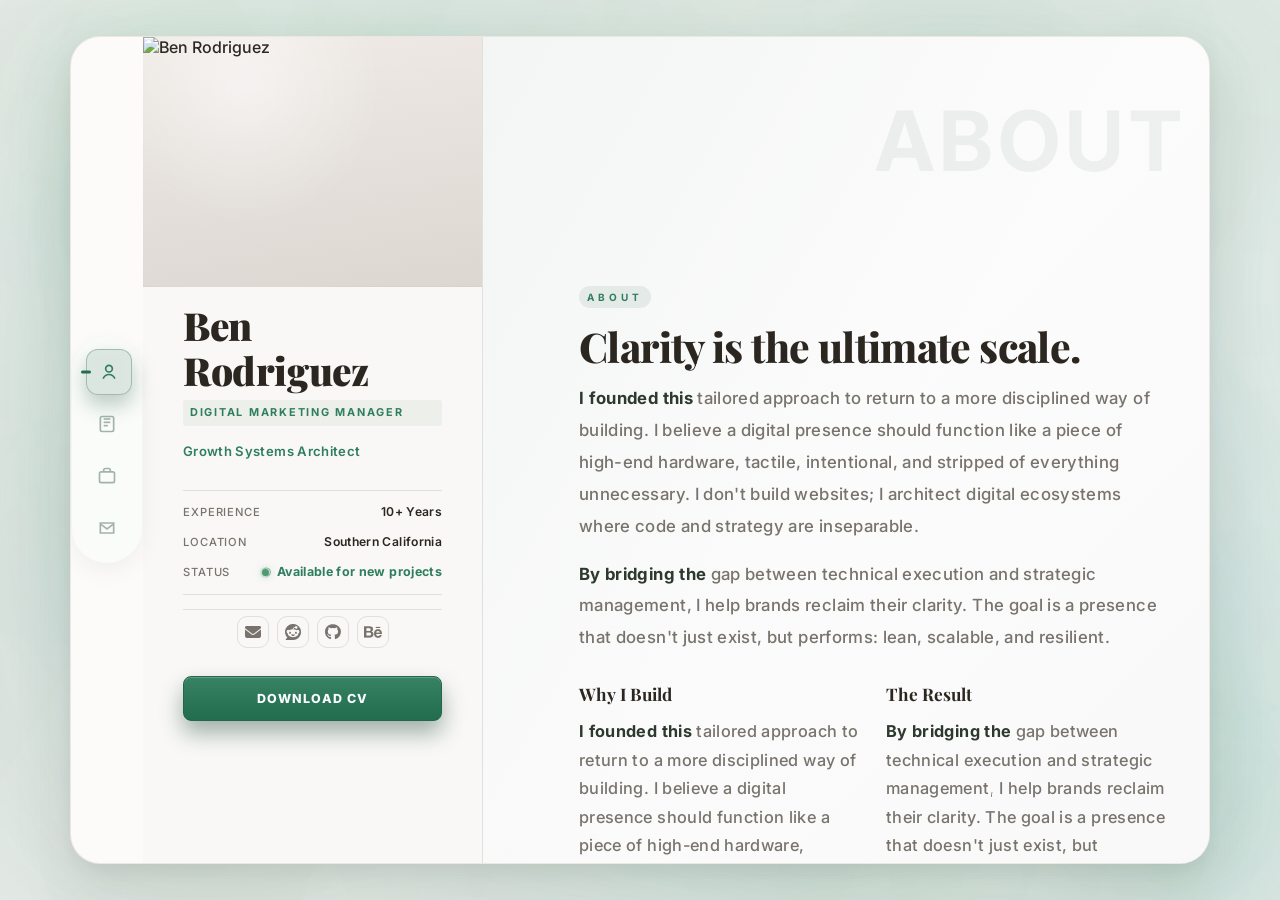
==== commit 44876caa: "Add temporary cache-busting for GitHub Pages assets" ====
--- a/digital.html
+++ b/digital.html
@@ -20,7 +20,7 @@
   <link rel="preconnect" href="https://fonts.gstatic.com" crossorigin>
   <link href="https://fonts.googleapis.com/css2?family=Inter:wght@400;500;600;700&family=Playfair+Display:wght@500;600;700&display=swap" rel="stylesheet">
   <link rel="stylesheet" href="https://cdnjs.cloudflare.com/ajax/libs/font-awesome/6.4.0/css/all.min.css">
-  <link rel="stylesheet" href="styles-digital.css">
+  <link rel="stylesheet" href="styles-digital.css?v=20260512-1">
   <!-- GSAP and plugins -->
   <script src="https://cdnjs.cloudflare.com/ajax/libs/gsap/3.12.2/gsap.min.js"></script>
   <script src="https://cdnjs.cloudflare.com/ajax/libs/gsap/3.12.2/ScrollTrigger.min.js"></script>
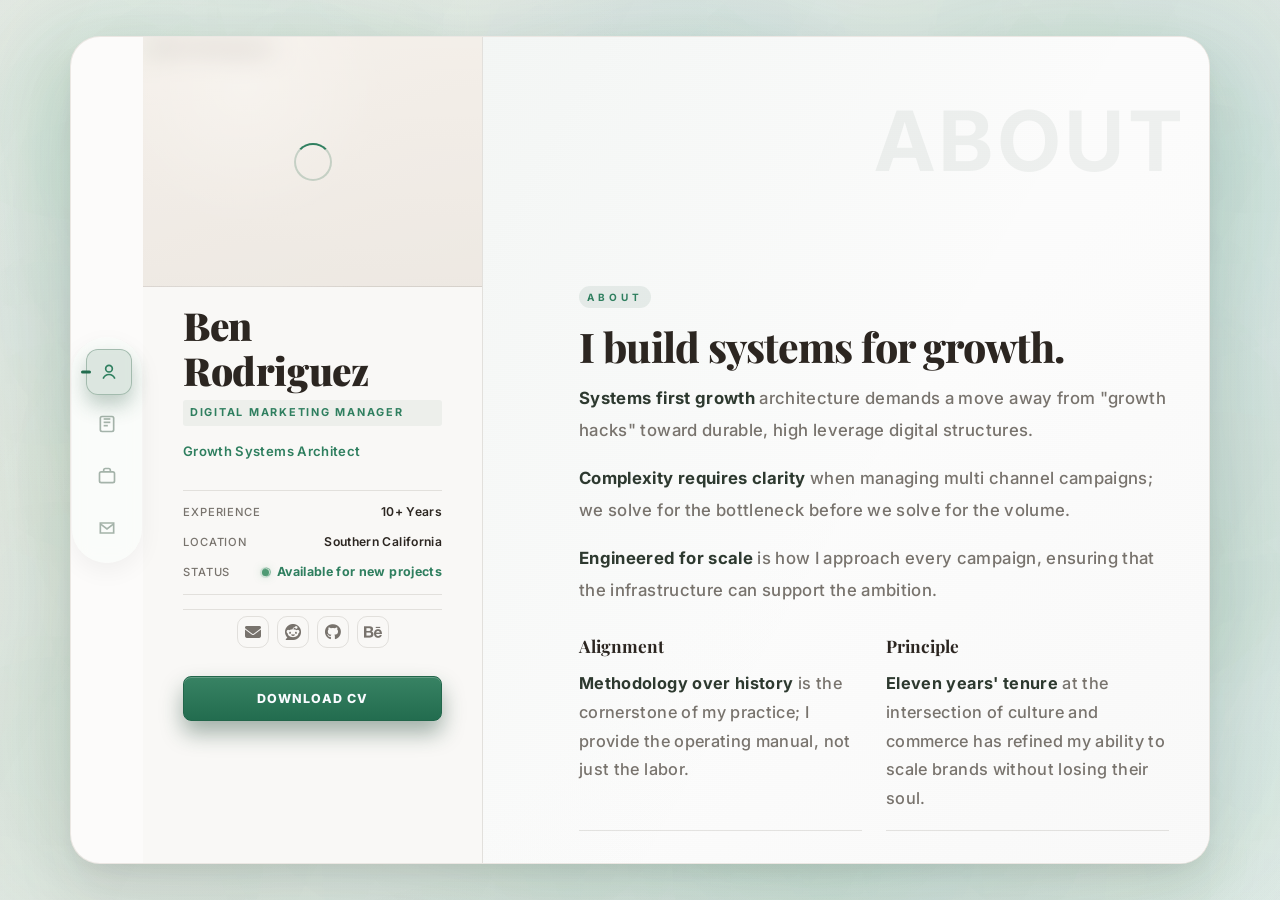
==== commit a2a282ae: "Configure custom domain for brod3000.com" ====
--- a/digital.html
+++ b/digital.html
@@ -3,779 +3,15 @@
 <head>
   <meta charset="UTF-8">
   <meta name="viewport" content="width=device-width, initial-scale=1.0">
-  <title>Ben Rodriguez - Digital Portfolio</title>
-  <meta name="description" content="Ben Rodriguez digital vCard. Growth systems, strategy, and owned-audience infrastructure.">
-  <meta property="og:title" content="Ben Rodriguez - Digital Portfolio">
-  <meta property="og:description" content="Growth systems and digital strategy for creators and brands.">
-  <meta property="og:image" content="images/profile.jpg">
-  <meta property="og:url" content="https://benrod3000.github.io/service/digital.html">
-  <meta property="og:type" content="website">
-  <meta name="twitter:card" content="summary_large_image">
-  <meta name="twitter:title" content="Ben Rodriguez - Digital Portfolio">
-  <meta name="twitter:description" content="Growth systems and digital strategy for creators and brands.">
-  <meta name="twitter:image" content="images/profile.jpg">
-  <link rel="icon" href="/favicon.svg" type="image/svg+xml">
-  <link rel="icon" href="/favicon.svg" sizes="32x32" type="image/svg+xml">
-  <link rel="preconnect" href="https://fonts.googleapis.com">
-  <link rel="preconnect" href="https://fonts.gstatic.com" crossorigin>
-  <link href="https://fonts.googleapis.com/css2?family=Inter:wght@400;500;600;700&family=Playfair+Display:wght@500;600;700&display=swap" rel="stylesheet">
-  <link rel="stylesheet" href="https://cdnjs.cloudflare.com/ajax/libs/font-awesome/6.4.0/css/all.min.css">
-  <link rel="stylesheet" href="styles-digital.css?v=20260512-1">
-  <!-- GSAP and plugins -->
-  <script src="https://cdnjs.cloudflare.com/ajax/libs/gsap/3.12.2/gsap.min.js"></script>
-  <script src="https://cdnjs.cloudflare.com/ajax/libs/gsap/3.12.2/ScrollTrigger.min.js"></script>
+  <title>Redirecting to Ben Rodriguez Resume Site</title>
+  <meta name="description" content="This page has moved to the main site URL.">
+  <meta http-equiv="refresh" content="0; url=./">
+  <link rel="canonical" href="https://brod3000.com/">
+  <script>
+    window.location.replace('./');
+  </script>
 </head>
-<body class="design-digital">
-  <div class="ambient-bg" aria-hidden="true"></div>
-  <canvas class="ambient-canvas" id="ambient-canvas" aria-hidden="true"></canvas>
-  <div class="ambient-grain" aria-hidden="true"></div>
-  <div class="ui-cursor" id="ui-cursor" aria-hidden="true"></div>
-
-  <div class="digital-container">
-    <nav class="rail-nav" aria-label="Section navigation">
-      <div class="rail-main">
-        <button class="rail-tab active" data-section="about" aria-label="About">
-          <svg width="18" height="18" viewBox="0 0 24 24" fill="none" stroke="currentColor" stroke-width="2" aria-hidden="true"><circle cx="12" cy="8" r="4"/><path d="M5 20c1.2-3.2 4-5 7-5s5.8 1.8 7 5"/></svg>
-          <span class="rail-label">About</span>
-        </button>
-        <button class="rail-tab" data-section="services" aria-label="Resume">
-          <svg width="18" height="18" viewBox="0 0 24 24" fill="none" stroke="currentColor" stroke-width="2" aria-hidden="true"><path d="M8 6h8"/><path d="M8 10h8"/><path d="M8 14h5"/><rect x="4" y="3" width="16" height="18" rx="2"/></svg>
-          <span class="rail-label">Resume</span>
-        </button>
-        <button class="rail-tab" data-section="portfolio" aria-label="Projects">
-          <svg width="18" height="18" viewBox="0 0 24 24" fill="none" stroke="currentColor" stroke-width="2" aria-hidden="true"><rect x="3" y="7" width="18" height="13" rx="2"/><path d="M8 7V5a2 2 0 0 1 2-2h4a2 2 0 0 1 2 2v2"/></svg>
-          <span class="rail-label">Projects</span>
-        </button>
-        <button class="rail-tab" data-section="contact" aria-label="Contact">
-          <svg width="18" height="18" viewBox="0 0 24 24" fill="none" stroke="currentColor" stroke-width="2" aria-hidden="true"><path d="M4 6h16v12H4z"/><path d="m4 7 8 6 8-6"/></svg>
-          <span class="rail-label">Contact</span>
-        </button>
-      </div>
-    </nav>
-
-    <aside class="profile-card" aria-label="Profile panel">
-      <div class="profile-cover">
-        <div class="img-spinner" aria-hidden="true"></div>
-        <img class="blur-up" src="images/ben-portrait.svg" alt="Ben Rodriguez" loading="eager" decoding="async">
-      </div>
-      <div class="profile-content">
-        <h1>Ben Rodriguez</h1>
-        <p class="profile-role">Digital Marketing Manager</p>
-        <p class="profile-rotator" id="sidebar-rotator">Growth Systems Architect</p>
-        <div class="profile-facts" aria-label="Quick profile facts">
-          <p><span>Experience</span><strong>10+ Years</strong></p>
-          <p><span>Location</span><strong>Southern California</strong></p>
-          <p><span>Status</span><strong class="status-live">Available for new projects</strong></p>
-        </div>
-        <div class="profile-socials">
-          <a href="mailto:benrod1@gmail.com" aria-label="Email">
-            <i class="fas fa-envelope"></i>
-          </a>
-          <a href="https://www.reddit.com/user/benrod1/" aria-label="Reddit" target="_blank" rel="noopener noreferrer">
-            <i class="fab fa-reddit"></i>
-          </a>
-          <a href="https://github.com/benrod3000" aria-label="GitHub" target="_blank" rel="noopener noreferrer">
-            <i class="fab fa-github"></i>
-          </a>
-          <a href="https://www.behance.net" aria-label="Behance" target="_blank" rel="noopener noreferrer">
-            <i class="fab fa-behance"></i>
-          </a>
-        </div>
-        <a class="profile-cta" href="mailto:benrod1@gmail.com">Download CV</a>
-      </div>
-    </aside>
-
-    <main class="workspace-card">
-      <header class="workspace-header">
-        <div class="workspace-brand">
-          <span>BEN</span>
-        </div>
-        <a href="index.html" class="workspace-back">Main Site</a>
-      </header>
-
-      <section class="workspace-body" id="card-content-wrapper" aria-live="polite"></section>
-    </main>
-  </div>
-
-  <script>
-    const cardShell = document.querySelector('.digital-container');
-    const stage = document.getElementById('card-content-wrapper');
-    const rotator = document.getElementById('sidebar-rotator');
-    const cursor = document.getElementById('ui-cursor');
-    const ambientCanvas = document.getElementById('ambient-canvas');
-    const profileCard = document.querySelector('.profile-card');
-    const railNav = document.querySelector('.rail-nav');
-    const railTabs = [...document.querySelectorAll('.rail-tab')];
-    const interactiveTargets = () => document.querySelectorAll('.rail-tab, .workspace-back, .profile-cta, .profile-socials a, .contact-form button');
-    const phrases = ['Growth Systems Architect', 'Audience Ownership Strategist', 'Paid + Organic Scale Operator'];
-    let bindCursorTargets = () => {};
-    let phraseIndex = 0;
-    let currentSection = 'about';
-    const compactProfileQuery = window.matchMedia('(max-width: 920px)');
-    const compactProfileThreshold = 36;
-    const dockScrollThreshold = 18;
-
-    function initAmbientCanvas() {
-      if (!ambientCanvas) {
-        return;
-      }
-
-      const viewCtx = ambientCanvas.getContext('2d', { alpha: true });
-      if (!viewCtx) {
-        return;
-      }
-
-      const prefersReducedMotion = window.matchMedia('(prefers-reduced-motion: reduce)');
-      const lowPowerViewport = window.matchMedia('(max-width: 768px)');
-      const rootStyles = getComputedStyle(document.documentElement);
-      const accentHue = Number.parseFloat(rootStyles.getPropertyValue('--accent-h')) || 156;
-      const canvasSat = rootStyles.getPropertyValue('--canvas-sat').trim() || '50%';
-      const canvasLight = rootStyles.getPropertyValue('--canvas-light').trim() || '39%';
-      const canvasAlphaBase = Number.parseFloat(rootStyles.getPropertyValue('--canvas-alpha')) || 0.16;
-
-      const TAU = Math.PI * 2;
-      const propCount = 8;
-      const baseSpeed = 0.08;
-      const rangeSpeed = 0.6;
-      const baseTtl = 140;
-      const rangeTtl = 180;
-      const baseRadius = 72;
-      const rangeRadius = 170;
-      const rangeHue = 55;
-      const xOff = 0.0015;
-      const yOff = 0.0015;
-      const zOff = 0.0015;
-
-      const bufferCanvas = document.createElement('canvas');
-      const bufferCtx = bufferCanvas.getContext('2d', { alpha: true });
-      if (!bufferCtx) {
-        return;
-      }
-
-      let rafId = 0;
-      let width = 0;
-      let height = 0;
-      let dpr = 1;
-      let circleCount = 0;
-      let circleProps;
-      let baseHue = accentHue;
-
-      const rand = (n) => Math.random() * n;
-      const fadeInOut = (t, ttl) => {
-        const half = 0.5 * ttl;
-        return Math.abs(((t + half) % ttl) - half) / half;
-      };
-
-      const pseudoNoise3D = (x, y, z) => {
-        const value = Math.sin(x * 12.9898 + y * 78.233 + z * 37.719) * 43758.5453;
-        return (value - Math.floor(value)) * 2 - 1;
-      };
-
-      function initCircle(offset) {
-        const x = rand(width);
-        const y = rand(height);
-        const n = pseudoNoise3D(x * xOff, y * yOff, baseHue * zOff);
-        const angle = rand(TAU);
-        const speed = baseSpeed + rand(rangeSpeed);
-        const vx = Math.cos(angle) * speed;
-        const vy = Math.sin(angle) * speed;
-        const life = 0;
-        const ttl = baseTtl + rand(rangeTtl);
-        const radius = baseRadius + rand(rangeRadius);
-        const hue = baseHue + n * rangeHue;
-
-        circleProps[offset] = x;
-        circleProps[offset + 1] = y;
-        circleProps[offset + 2] = vx;
-        circleProps[offset + 3] = vy;
-        circleProps[offset + 4] = life;
-        circleProps[offset + 5] = ttl;
-        circleProps[offset + 6] = radius;
-        circleProps[offset + 7] = hue;
-      }
-
-      function initCircles() {
-        circleCount = lowPowerViewport.matches ? 90 : 150;
-        circleProps = new Float32Array(circleCount * propCount);
-
-        for (let i = 0; i < circleProps.length; i += propCount) {
-          initCircle(i);
-        }
-      }
-
-      function drawCircle(x, y, life, ttl, radius, hue) {
-        const alpha = fadeInOut(life, ttl) * canvasAlphaBase;
-        bufferCtx.fillStyle = `hsla(${hue}, ${canvasSat}, ${canvasLight}, ${alpha})`;
-        bufferCtx.beginPath();
-        bufferCtx.arc(x, y, radius, 0, TAU);
-        bufferCtx.fill();
-      }
-
-      function isOutOfBounds(x, y, radius) {
-        return x < -radius || x > width + radius || y < -radius || y > height + radius;
-      }
-
-      function updateCircles() {
-        baseHue += 0.25;
-
-        for (let i = 0; i < circleProps.length; i += propCount) {
-          const x = circleProps[i];
-          const y = circleProps[i + 1];
-          const vx = circleProps[i + 2];
-          const vy = circleProps[i + 3];
-          const life = circleProps[i + 4];
-          const ttl = circleProps[i + 5];
-          const radius = circleProps[i + 6];
-          const hue = circleProps[i + 7];
-
-          drawCircle(x, y, life, ttl, radius, hue);
-
-          const nextLife = life + 1;
-          circleProps[i] = x + vx;
-          circleProps[i + 1] = y + vy;
-          circleProps[i + 4] = nextLife;
-
-          if (nextLife > ttl || isOutOfBounds(x, y, radius)) {
-            initCircle(i);
-          }
-        }
-      }
-
-      function resizeCanvas() {
-        width = window.innerWidth;
-        height = window.innerHeight;
-        dpr = Math.min(window.devicePixelRatio || 1, 2);
-
-        ambientCanvas.width = Math.max(1, Math.floor(width * dpr));
-        ambientCanvas.height = Math.max(1, Math.floor(height * dpr));
-        bufferCanvas.width = ambientCanvas.width;
-        bufferCanvas.height = ambientCanvas.height;
-        ambientCanvas.style.width = `${width}px`;
-        ambientCanvas.style.height = `${height}px`;
-
-        viewCtx.setTransform(dpr, 0, 0, dpr, 0, 0);
-        bufferCtx.setTransform(dpr, 0, 0, dpr, 0, 0);
-        initCircles();
-      }
-
-      function paintFrame() {
-        bufferCtx.clearRect(0, 0, width, height);
-        viewCtx.clearRect(0, 0, width, height);
-
-        updateCircles();
-
-        viewCtx.save();
-        viewCtx.filter = lowPowerViewport.matches ? 'blur(38px)' : 'blur(52px)';
-        viewCtx.drawImage(bufferCanvas, 0, 0, width, height);
-        viewCtx.restore();
-
-        viewCtx.save();
-        viewCtx.globalAlpha = 0.32;
-        viewCtx.drawImage(bufferCanvas, 0, 0, width, height);
-        viewCtx.restore();
-      }
-
-      function frame() {
-        paintFrame();
-        rafId = window.requestAnimationFrame(frame);
-      }
-
-      function refreshAnimationMode() {
-        if (rafId) {
-          window.cancelAnimationFrame(rafId);
-          rafId = 0;
-        }
-
-        paintFrame();
-
-        if (!prefersReducedMotion.matches) {
-          rafId = window.requestAnimationFrame(frame);
-        }
-      }
-
-      resizeCanvas();
-      refreshAnimationMode();
-
-      window.addEventListener('resize', () => {
-        resizeCanvas();
-        refreshAnimationMode();
-      });
-
-      prefersReducedMotion.addEventListener('change', refreshAnimationMode);
-    }
-
-    initAmbientCanvas();
-
-    function syncMobileProfileCompaction() {
-      if (!profileCard || !stage) {
-        return;
-      }
-
-      const shouldCompact = compactProfileQuery.matches && stage.scrollTop > compactProfileThreshold;
-      profileCard.classList.toggle('is-compact', shouldCompact);
-
-      if (railNav) {
-        const shouldElevateDock = compactProfileQuery.matches && stage.scrollTop > dockScrollThreshold;
-        railNav.classList.toggle('is-scrolled', shouldElevateDock);
-      }
-    }
-
-    function applyScanLeadEmphasis(root) {
-      const targets = root.querySelectorAll('.card-title-wrap p, .about-block p, .timeline-item p, .service-card p, .project-card p, .blog-card p');
-      targets.forEach((paragraph) => {
-        if (paragraph.dataset.scanLead === 'true') return;
-        const text = paragraph.textContent.replace(/\s+/g, ' ').trim();
-        if (!text) return;
-        const words = text.split(' ');
-        if (words.length < 5) return;
-        const lead = words.slice(0, 3).join(' ');
-        const rest = words.slice(3).join(' ');
-        paragraph.innerHTML = `<strong class="scan-lead">${lead}</strong> ${rest}`;
-        paragraph.dataset.scanLead = 'true';
-      });
-    }
-
-    function animateAboutStats(root) {
-      const statNodes = root.querySelectorAll('.stats-row .stat-pill strong[data-count-target]');
-      if (!statNodes.length) {
-        return;
-      }
-
-      const prefersReducedMotion = window.matchMedia('(prefers-reduced-motion: reduce)').matches;
-
-      statNodes.forEach((node, idx) => {
-        const target = Number(node.dataset.countTarget || '0');
-        const suffix = node.dataset.countSuffix || '';
-
-        if (!Number.isFinite(target)) {
-          return;
-        }
-
-        const duration = prefersReducedMotion ? 760 + idx * 120 : 980 + idx * 140;
-        const start = performance.now();
-        const step = prefersReducedMotion ? Math.max(1, Math.ceil(target / 6)) : 1;
-
-        const tick = (now) => {
-          const progress = Math.min((now - start) / duration, 1);
-          const eased = 1 - Math.pow(1 - progress, 3);
-          const rawValue = Math.round(target * eased);
-          const value = progress === 1 ? target : Math.min(target, Math.floor(rawValue / step) * step);
-          node.textContent = `${value}${suffix}`;
-
-          if (progress < 1) {
-            requestAnimationFrame(tick);
-          }
-        };
-
-        node.textContent = `0${suffix}`;
-        requestAnimationFrame(tick);
-      });
-    }
-
-    if (window.matchMedia('(hover: hover)').matches && cardShell) {
-      const maxTilt = 1.8;
-      cardShell.addEventListener('mousemove', (event) => {
-        const rect = cardShell.getBoundingClientRect();
-        const px = (event.clientX - rect.left) / rect.width - 0.5;
-        const py = (event.clientY - rect.top) / rect.height - 0.5;
-        cardShell.style.transform = `perspective(1200px) rotateX(${(-py * maxTilt).toFixed(2)}deg) rotateY(${(px * maxTilt).toFixed(2)}deg)`;
-      });
-
-      cardShell.addEventListener('mouseleave', () => {
-        cardShell.style.transform = 'perspective(1200px) rotateX(0deg) rotateY(0deg)';
-      });
-    }
-
-    document.querySelectorAll('img.blur-up').forEach((img) => {
-      const cover = img.closest('.profile-cover');
-      const markLoaded = () => {
-        img.classList.add('loaded');
-        if (cover) cover.classList.add('is-loaded');
-      };
-      if (img.complete) {
-        markLoaded();
-      } else {
-        img.addEventListener('load', markLoaded, { once: true });
-      }
-    });
-
-    if (cursor && window.matchMedia('(hover: hover)').matches) {
-      window.addEventListener('mousemove', (event) => {
-        cursor.style.left = `${event.clientX}px`;
-        cursor.style.top = `${event.clientY}px`;
-      });
-
-      bindCursorTargets = () => {
-        interactiveTargets().forEach((el) => {
-          el.addEventListener('mouseenter', () => cursor.classList.add('active'));
-          el.addEventListener('mouseleave', () => cursor.classList.remove('active'));
-        });
-      };
-
-      bindCursorTargets();
-    }
-
-    setInterval(() => {
-      phraseIndex = (phraseIndex + 1) % phrases.length;
-      rotator.textContent = phrases[phraseIndex];
-    }, 2600);
-
-    function sectionTemplate(section) {
-      if (section === 'about') {
-        return `
-          <article class="stage-card section-enter" data-section="about" data-ghost="ABOUT">
-            <div class="card-title-wrap">
-              <span class="card-kicker">About</span>
-              <h3>Clarity is the ultimate scale.</h3>
-              <p>I founded this tailored approach to return to a more disciplined way of building. I believe a digital presence should function like a piece of high-end hardware, tactile, intentional, and stripped of everything unnecessary. I don't build websites; I architect digital ecosystems where code and strategy are inseparable.</p>
-              <p>By bridging the gap between technical execution and strategic management, I help brands reclaim their clarity. The goal is a presence that doesn't just exist, but performs: lean, scalable, and resilient.</p>
-            </div>
-
-            <div class="about-grid">
-              <div class="about-block">
-                <h4>Why I Build</h4>
-                <p>I founded this tailored approach to return to a more disciplined way of building. I believe a digital presence should function like a piece of high-end hardware, tactile, intentional, and stripped of everything unnecessary. I don't build websites; I architect digital ecosystems where code and strategy are inseparable.</p>
-              </div>
-              <div class="about-block">
-                <h4>The Result</h4>
-                <p>By bridging the gap between technical execution and strategic management, I help brands reclaim their clarity. The goal is a presence that doesn't just exist, but performs: lean, scalable, and resilient.</p>
-              </div>
-            </div>
-
-            <div class="stats-row">
-              <div class="stat-pill"><strong data-count-target="11" data-count-suffix="+">0+</strong><span>Years in Talent Management</span></div>
-              <div class="stat-pill"><strong data-count-target="20" data-count-suffix="+">0+</strong><span>Campaigns Launched</span></div>
-              <div class="stat-pill"><strong data-count-target="3" data-count-suffix="x">0x</strong><span>Average ROAS</span></div>
-            </div>
-
-            <div class="about-bridge" aria-hidden="true"></div>
-          </article>
-        `;
-      }
-
-      if (section === 'services') {
-        return `
-          <article class="stage-card section-enter" data-section="services" data-ghost="RESUME">
-            <div class="card-title-wrap">
-              <span class="card-kicker">Capabilities</span>
-              <h3>Tailored products for brands that need systems</h3>
-              <p>I package strategy as clear, high-trust services that align web, content, and distribution into one operating engine.</p>
-            </div>
-
-            <div class="resume-layout">
-              <div class="resume-column">
-                <h4 class="resume-heading">Experience</h4>
-                <div class="timeline-list">
-                  <article class="timeline-item active">
-                    <span class="timeline-date">2022 - Present</span>
-                    <h5>Digital Marketing Manager</h5>
-                    <p>Built full-funnel acquisition and retention systems for creators and founder-led brands.</p>
-                  </article>
-                  <article class="timeline-item">
-                    <span class="timeline-date">2018 - 2022</span>
-                    <h5>Growth Strategist</h5>
-                    <p>Designed compounding growth loops linking content, paid media, and owned channels.</p>
-                  </article>
-                </div>
-              </div>
-              <div class="resume-column">
-                <h4 class="resume-heading">Education + Certifications</h4>
-                <div class="timeline-list">
-                  <article class="timeline-item">
-                    <span class="timeline-date">2016</span>
-                    <h5>Marketing Analytics Program</h5>
-                    <p>Advanced reporting and conversion modeling for scalable campaign optimization.</p>
-                  </article>
-                  <article class="timeline-item">
-                    <span class="timeline-date">2014</span>
-                    <h5>Digital Strategy Certification</h5>
-                    <p>Specialized in audience development, editorial systems, and channel positioning.</p>
-                  </article>
-                </div>
-              </div>
-            </div>
-
-            <div class="service-grid">
-              <div class="service-card animate">
-                <div class="service-title-col">
-                  <h4><svg class="service-icon" width="28" height="28" viewBox="0 0 24 24" fill="none" stroke="currentColor" stroke-width="1.8" aria-hidden="true"><path d="M4 20h16"/><path d="M7 16v-4"/><path d="M12 16v-8"/><path d="M17 16v-11"/></svg><span>Growth Strategy</span></h4>
-                  <span class="service-subtitle">Ecosystem Orchestration</span>
-                  <span class="tag">Roadmap</span>
-                </div>
-                <div class="service-desc-col">
-                  <p>Synchronizing social, web, and data into a single operating engine that keeps the system coherent as it scales.</p>
-                </div>
-              </div>
-              <div class="service-card animate">
-                <div class="service-title-col">
-                  <h4><svg class="service-icon" width="28" height="28" viewBox="0 0 24 24" fill="none" stroke="currentColor" stroke-width="1.8" aria-hidden="true"><path d="M12 4 3 9l9 5 9-5-9-5Z"/><path d="m3 13 9 5 9-5"/></svg><span>Content Systems</span></h4>
-                  <span class="service-subtitle">Narrative Precision</span>
-                  <span class="tag">Ops</span>
-                </div>
-                <div class="service-desc-col">
-                  <p>Stripping away the fluff so the core message stays loud, repeatable, and impossible to confuse.</p>
-                </div>
-              </div>
-              <div class="service-card animate">
-                <div class="service-title-col">
-                  <h4><svg class="service-icon" width="28" height="28" viewBox="0 0 24 24" fill="none" stroke="currentColor" stroke-width="1.8" aria-hidden="true"><path d="M3 11v2"/><path d="M6 9v6"/><path d="M9 8c6 0 9-3 12-4v16c-3-1-6-4-12-4Z"/></svg><span>Paid Media</span></h4>
-                  <span class="service-subtitle">Distribution Architecture</span>
-                  <span class="tag">Acquisition</span>
-                </div>
-                <div class="service-desc-col">
-                  <p>Turning spend into controlled distribution with clean feedback loops and measurable lift.</p>
-                </div>
-              </div>
-              <div class="service-card animate">
-                <div class="service-title-col">
-                  <h4><svg class="service-icon" width="28" height="28" viewBox="0 0 24 24" fill="none" stroke="currentColor" stroke-width="1.8" aria-hidden="true"><circle cx="11" cy="11" r="6"/><path d="m20 20-4.2-4.2"/></svg><span>SEO + Conversion</span></h4>
-                  <span class="service-subtitle">Digital Architecture</span>
-                  <span class="tag">Demand</span>
-                </div>
-                <div class="service-desc-col">
-                  <p>Borderless interfaces and search pathways that reduce friction, improve speed, and lift conversion.</p>
-                </div>
-              </div>
-            </div>
-
-            <div class="meter-group">
-              <div class="meter-item"><span>Strategy & Analytics</span><div class="meter"><i style="--fill: 92%"></i></div></div>
-              <div class="meter-item"><span>Paid Distribution</span><div class="meter"><i style="--fill: 88%"></i></div></div>
-              <div class="meter-item"><span>Email Retention Systems</span><div class="meter"><i style="--fill: 84%"></i></div></div>
-            </div>
-          </article>
-        `;
-      }
-
-      if (section === 'portfolio') {
-        return `
-          <article class="stage-card section-enter" data-section="portfolio" data-ghost="PORTFOLIO">
-            <div class="card-title-wrap">
-              <span class="card-kicker">Method</span>
-              <h3>Principles over portfolio</h3>
-              <p>Three operating beliefs that keep strategy, design, and code aligned when the work needs to be clear, fast, and accountable.</p>
-            </div>
-
-            <div class="method-grid">
-              <article class="method-card animate">
-                <span class="method-index">01</span>
-                <h4>Architecture over Aesthetics</h4>
-                <p>Design must serve the data. Beautiful decisions are useful only when they reduce friction and make the system easier to trust.</p>
-              </article>
-              <article class="method-card animate">
-                <span class="method-index">02</span>
-                <h4>Scale through Simplicity</h4>
-                <p>If it becomes too complex to manage, it is already broken. Simpler systems create better throughput, clearer feedback, and less waste.</p>
-              </article>
-              <article class="method-card animate">
-                <span class="method-index">03</span>
-                <h4>Full-Stack Accountability</h4>
-                <p>The strategy, the copy, the interface, and the code should speak with one voice so execution stays aligned with intent.</p>
-              </article>
-            </div>
-
-            <div class="blog-panel">
-              <div class="blog-panel-head">
-                <h4>Latest Insights</h4>
-                <p>Actionable insights drawn from real campaign execution.</p>
-              </div>
-              <div class="blog-grid">
-                <article class="blog-card animate">
-                  <span class="blog-meta">Strategy Insight</span>
-                  <h5>Why attention without ownership keeps brands fragile</h5>
-                  <p>The exact framework we use to move from platform dependency into owned audience systems.</p>
-                </article>
-                <article class="blog-card animate">
-                  <span class="blog-meta">Paid Media Insight</span>
-                  <h5>Scaling creative testing without burning the team</h5>
-                  <p>How to structure experiments so media spend and creative production improve together.</p>
-                </article>
-                <article class="blog-card animate">
-                  <span class="blog-meta">Retention Insight</span>
-                  <h5>Email automation that actually drives revenue</h5>
-                  <p>The sequence architecture behind higher open rates, stronger LTV, and fewer dead lists.</p>
-                </article>
-              </div>
-            </div>
-          </article>
-        `;
-      }
-
-      return `
-        <article class="stage-card section-enter" data-section="contact" data-ghost="CONTACT">
-          <div class="card-title-wrap">
-            <span class="card-kicker">Consultation</span>
-            <h3>Request a Digital Consultation</h3>
-            <p>Share your goals, timeline, and constraints. I’ll follow up with a clear next step focused on clarity, systems, and execution.</p>
-          </div>
-
-          <div class="contact-grid">
-            <div class="contact-block">
-              <h4>Direct</h4>
-              <p><strong>Email:</strong> <a href="mailto:benrod1@gmail.com">benrod1@gmail.com</a></p>
-              <p><strong>Location:</strong> Southern California</p>
-            </div>
-            <form class="contact-form" onsubmit="event.preventDefault()">
-              <label>Name<input type="text" placeholder="Your name" required></label>
-              <label>Email<input type="email" placeholder="you@company.com" required></label>
-              <label>Message<textarea placeholder="Tell me about your growth goals" required></textarea></label>
-              <button type="submit">Request a Digital Consultation</button>
-            </form>
-          </div>
-        </article>
-      `;
-    }
-
-    function mountSection(section) {
-      if (section === currentSection && stage.childElementCount > 0) {
-        if (section === 'about') {
-          const activeCard = stage.querySelector('.stage-card[data-section="about"]');
-          if (activeCard) {
-            animateAboutStats(activeCard);
-          }
-        }
-        return;
-      }
-
-      currentSection = section;
-      const currentCard = stage.querySelector('.stage-card');
-      const nextHost = document.createElement('div');
-      nextHost.innerHTML = sectionTemplate(section).trim();
-      const nextCard = nextHost.firstElementChild;
-
-      if (!nextCard) {
-        return;
-      }
-
-      applyScanLeadEmphasis(nextCard);
-
-      const activateSectionEffects = () => {
-        if (section === 'about') {
-          animateAboutStats(nextCard);
-        }
-
-        if (section === 'services') {
-          stage.querySelectorAll('.meter i').forEach((bar, idx) => {
-            setTimeout(() => {
-              bar.style.width = getComputedStyle(bar).getPropertyValue('--fill');
-            }, 120 * idx);
-          });
-        }
-
-      };
-
-      if (!currentCard) {
-        stage.innerHTML = '';
-        stage.appendChild(nextCard);
-        requestAnimationFrame(() => {
-          nextCard.classList.add('section-enter-active');
-          activateSectionEffects();
-          bindCursorTargets();
-        });
-        return;
-      }
-
-      currentCard.classList.add('section-exit-active');
-
-      setTimeout(() => {
-        currentCard.remove();
-        stage.appendChild(nextCard);
-        requestAnimationFrame(() => {
-          nextCard.classList.add('section-enter-active');
-          activateSectionEffects();
-          bindCursorTargets();
-        });
-      }, 300);
-    }
-
-    railTabs.forEach((btn) => {
-      btn.setAttribute('aria-pressed', String(btn.classList.contains('active')));
-      if (btn.classList.contains('active')) {
-        btn.setAttribute('aria-current', 'page');
-      } else {
-        btn.removeAttribute('aria-current');
-      }
-      btn.addEventListener('click', () => {
-        if (btn.dataset.section === currentSection) {
-          return;
-        }
-
-        railTabs.forEach((b) => {
-          b.classList.remove('active');
-          b.setAttribute('aria-pressed', 'false');
-          b.removeAttribute('aria-current');
-        });
-        btn.classList.add('active');
-        btn.setAttribute('aria-pressed', 'true');
-        btn.setAttribute('aria-current', 'page');
-        mountSection(btn.dataset.section);
-      });
-    });
-
-    mountSection('about');
-
-    if (profileCard && stage) {
-      stage.addEventListener('scroll', syncMobileProfileCompaction, { passive: true });
-      compactProfileQuery.addEventListener('change', () => {
-        if (!compactProfileQuery.matches) {
-          profileCard.classList.remove('is-compact');
-        }
-        syncMobileProfileCompaction();
-      });
-      window.addEventListener('resize', syncMobileProfileCompaction);
-      syncMobileProfileCompaction();
-    }
-
-    /* =========================
-       GSAP SCROLL ANIMATIONS FOR PORTFOLIO
-    ========================= */
-    gsap.registerPlugin(ScrollTrigger);
-
-    // Watch for new .animate elements and animate them
-    const animatePortfolioCards = () => {
-      const animateElements = document.querySelectorAll('.workspace-body .animate');
-      if (!animateElements.length) return;
-
-      // Remove any existing animations
-      gsap.killTweensOf(animateElements);
-
-      gsap.from(animateElements, {
-        scrollTrigger: {
-          trigger: '.workspace-body',
-          start: "top center",
-          toggleActions: "play none none none"
-        },
-        opacity: 0,
-        y: 30,
-        duration: 0.6,
-        stagger: {
-          amount: 0.2,
-          from: "start"
-        },
-        ease: "power3.out"
-      });
-    };
-
-    // Use MutationObserver to catch when new elements are added
-    const observer = new MutationObserver(() => {
-      // Debounce the animation trigger
-      clearTimeout(window.animateDebounce);
-      window.animateDebounce = setTimeout(() => {
-        animatePortfolioCards();
-        ScrollTrigger.refresh();
-      }, 50);
-    });
-
-    observer.observe(stage, {
-      childList: true,
-      subtree: true
-    });
-
-    // Initial animation for first section
-    setTimeout(() => {
-      animatePortfolioCards();
-      ScrollTrigger.refresh();
-    }, 300);
-  </script>
+<body>
+  <p>Redirecting to the main site. If you are not redirected, <a href="./">open the homepage</a>.</p>
 </body>
 </html>
